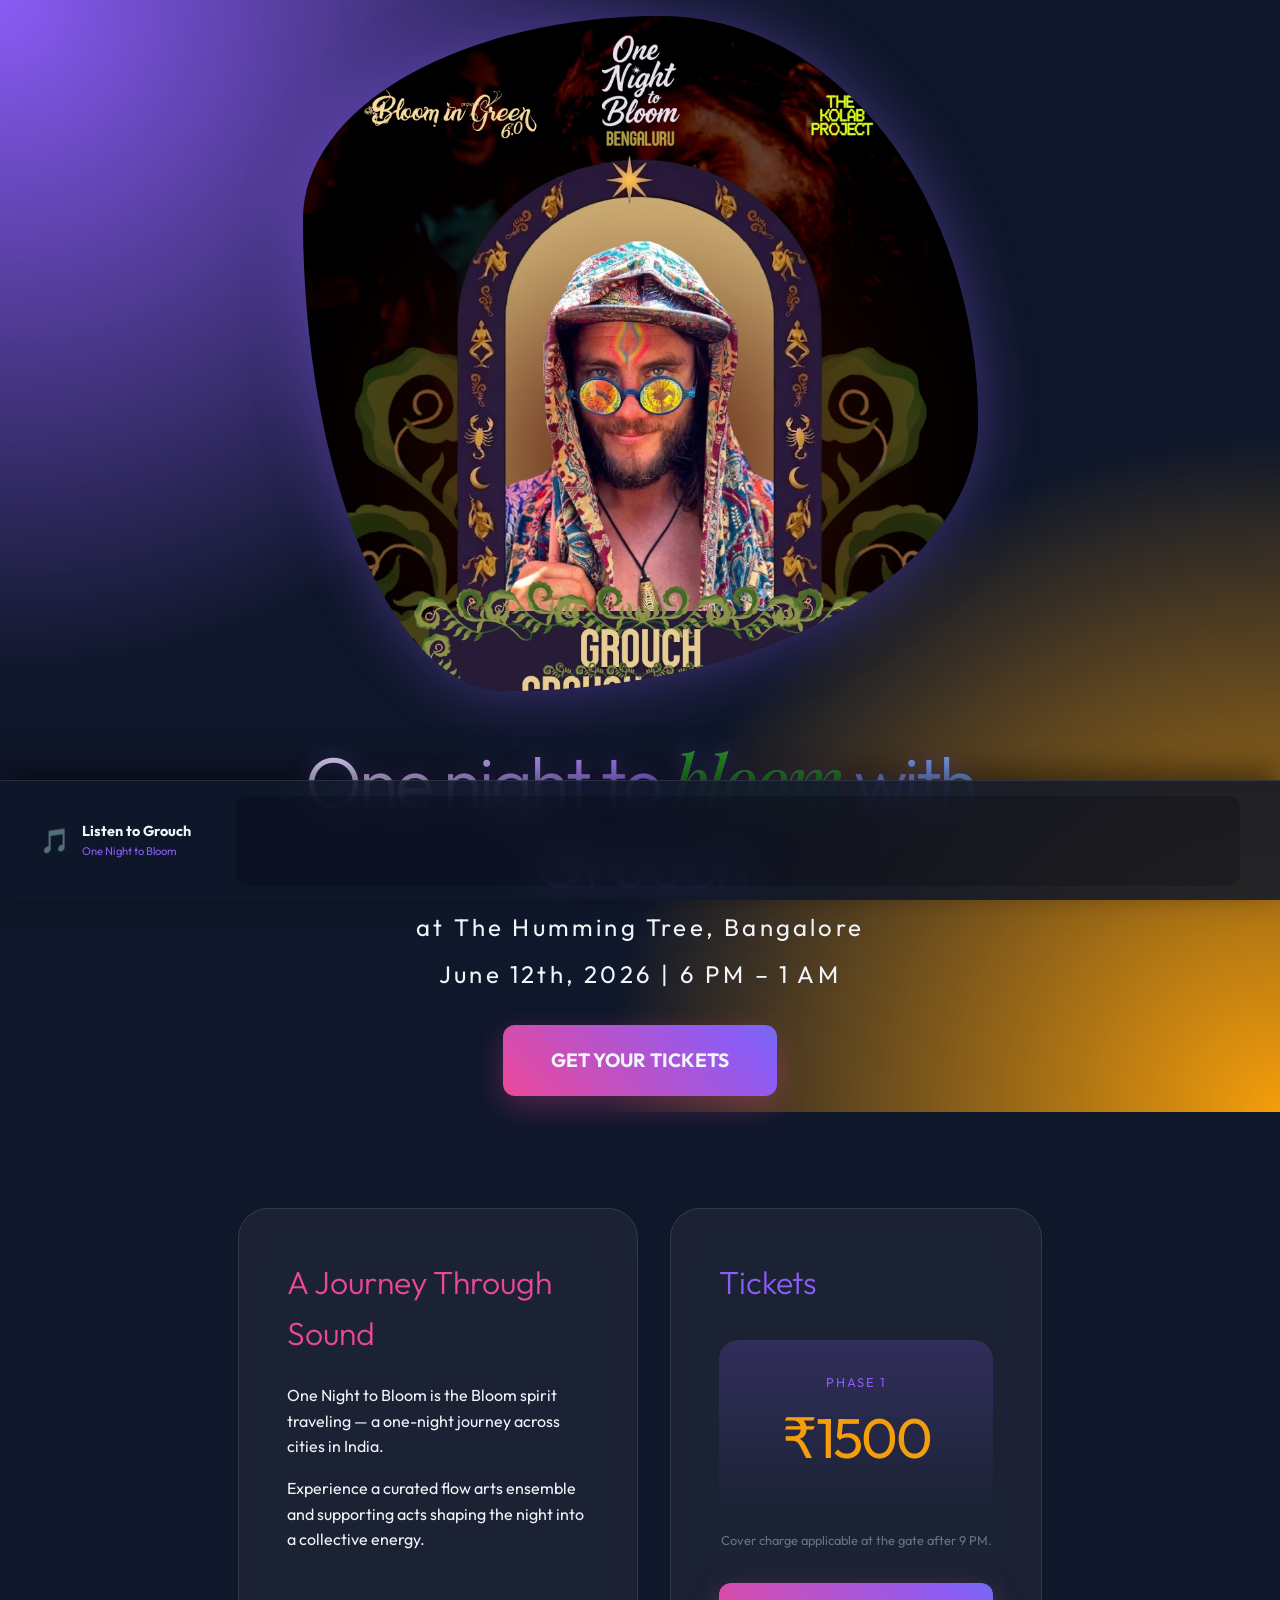
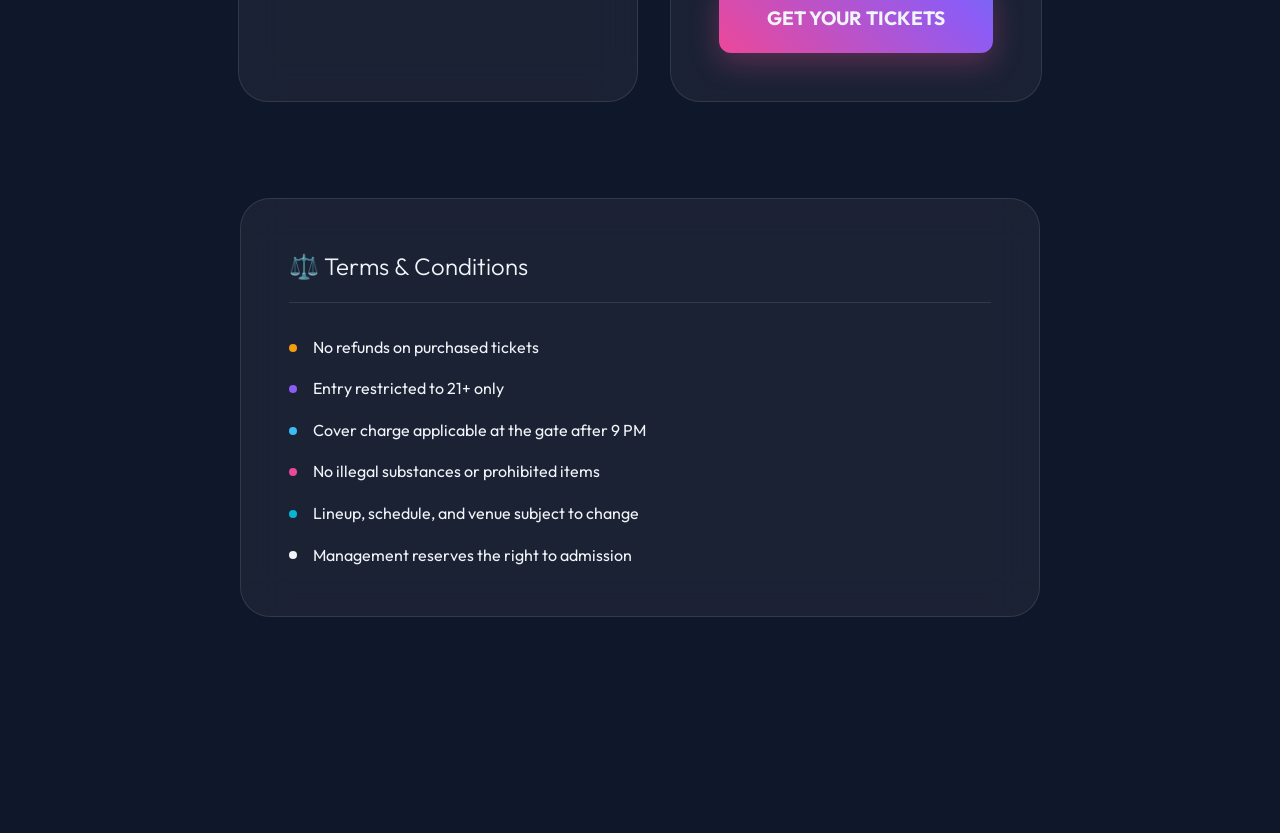
==== index.html @ 6b6203c9 "u" ====
<!DOCTYPE html>
<html lang="en">

<head>
    <meta charset="UTF-8">
    <meta name="viewport" content="width=device-width, initial-scale=1.0">
    <title>One Night to Bloom with Grouch</title>

    <!-- SEO Meta Tags -->
    <meta name="description"
        content="Experience One Night to Bloom with Grouch at The Humming Tree, Bangalore on June 12th. A curated journey of sound, flow arts, and collective energy.">
    <meta name="keywords"
        content="Grouch, Live, Bangalore, The Humming Tree, One Night to Bloom, Flow Arts, Event, Music, Bloomingreen">
    <meta name="author" content="Bloomingreen Festival">

    <!-- Favicon -->
    <link rel="icon" type="image/png" href="original/GrouchF.png">
    <link rel="apple-touch-icon" href="original/GrouchF.png">

    <!-- Open Graph / Facebook -->
    <meta property="og:type" content="website">
    <meta property="og:url" content="https://grouch.bloomingreenfestival.com/">
    <meta property="og:title" content="One Night to Bloom with Grouch">
    <meta property="og:description"
        content="A curated journey of sound and flow arts at The Humming Tree, Bangalore. June 12th.">
    <meta property="og:image" content="https://grouch.bloomingreenfestival.com/original/GrouchF.png">
    <meta property="og:image:type" content="image/png">
    <meta property="og:image:width" content="1200">
    <meta property="og:image:height" content="630">
    <meta property="og:site_name" content="Bloomingreen Festival">

    <!-- Twitter -->
    <meta property="twitter:card" content="summary_large_image">
    <meta property="twitter:url" content="https://grouch.bloomingreenfestival.com/">
    <meta property="twitter:title" content="One Night to Bloom with Grouch">
    <meta property="twitter:description"
        content="A curated journey of sound and flow arts at The Humming Tree, Bangalore. June 12th.">
    <meta property="twitter:image" content="https://grouch.bloomingreenfestival.com/original/GrouchF.png">


    <!-- Google Tag Manager -->
    <script>(function (w, d, s, l, i) {
            w[l] = w[l] || []; w[l].push({
                'gtm.start':
                    new Date().getTime(), event: 'gtm.js'
            }); var f = d.getElementsByTagName(s)[0],
                j = d.createElement(s), dl = l != 'dataLayer' ? '&l=' + l : ''; j.async = true; j.src =
                    'https://www.googletagmanager.com/gtm.js?id=' + i + dl; f.parentNode.insertBefore(j, f);
        })(window, document, 'script', 'dataLayer', 'GTM-MFDJ22CJ');</script>
    <!-- End Google Tag Manager -->

    <!-- Google Analytics 4 (via G-NKW7EP680V) -->
    <script async src="https://www.googletagmanager.com/gtag/js?id=G-NKW7EP680V"></script>
    <script>
        window.dataLayer = window.dataLayer || [];
        function gtag() { dataLayer.push(arguments); }
        gtag('js', new Date());
        gtag('config', 'G-NKW7EP680V');
    </script>
    <!-- End Google Analytics 4 -->

    <!-- Facebook Pixel Code -->
    <script>
        !function (f, b, e, v, n, t, s) {
            if (f.fbq) return; n = f.fbq = function () {
                n.callMethod ?
                    n.callMethod.apply(n, arguments) : n.queue.push(arguments)
            };
            if (!f._fbq) f._fbq = n; n.push = n; n.loaded = !0; n.version = '2.0';
            n.queue = []; t = b.createElement(e); t.async = !0;
            t.src = v; s = b.getElementsByTagName(e)[0];
            s.parentNode.insertBefore(t, s)
        }(window, document, 'script',
            'https://connect.facebook.net/en_US/fbevents.js');
        fbq('init', '2186770388231189');
        fbq('track', 'PageView');
    </script>
    <noscript>
        <img height="1" width="1" style="display:none"
            src="https://www.facebook.com/tr?id=2186770388231189&ev=PageView&noscript=1" />
    </noscript>
    <!-- End Facebook Pixel Code -->

    <!-- Tracking Configuration Data -->
    <script id="tracking-config" type="application/json">
    {
      "facebook_pixel_id": "2186770388231189",
      "google_tag_manager_id": "GTM-MFDJ22CJ",
      "google_analytics_4_id": "G-NKW7EP680V",
      "google_tag_id": "GT-TB6V8LFW"
    }
    </script>
    <link rel="stylesheet" href="index.css">
    <link rel="stylesheet" href="design3.css">
    <link
        href="https://fonts.googleapis.com/css2?family=Outfit:wght@300;400;700&family=Playfair+Display:ital,wght@1,400;1,700&display=swap"
        rel="stylesheet">
</head>

<body class="design-3" style="padding-bottom: 120px;">
    <!-- Google Tag Manager (noscript) -->
    <noscript><iframe src="https://www.googletagmanager.com/ns.html?id=GTM-MFDJ22CJ" height="0" width="0"
            style="display:none;visibility:hidden"></iframe></noscript>
    <!-- End Google Tag Manager (noscript) -->
    <header class="hero-section fade-in">
        <div class="artist-blob">
            <img src="GrouchF.avif" alt="Grouch Artist">
        </div>
        <h1 class="event-title">One night to <span>bloom</span> with <br> Grouch</h1>
        <p class="context-info" style="font-size: 1.5rem;  letter-spacing: 0.2rem; color: #f1f5f9; text-align: center;">
            at The Humming Tree, Bangalore</p>
        <p class="context-info">June 12th, 2026 | 6 PM – 1 AM</p>
        <a href="https://easebuzz.in/link/one-night-to-bloom-with-grouch" id="pay-now-3" class="btn cta-button">Get Your
            Tickets</a>
    </header>

    <main class="content-container">
        <section class="cards-container">
            <div class="glass-card fade-in">
                <h2 style="font-size: 2rem; margin-bottom: 1.5rem; color: #ec4899;">A Journey Through Sound</h2>
                <p>One Night to Bloom is the Bloom spirit traveling — a one-night journey across cities in India.</p>
                <p style="margin-top: 1rem;">Experience a curated flow arts ensemble and supporting acts shaping the
                    night into a collective energy.</p>
            </div>
            <div class="glass-card fade-in" style="animation-delay: 0.2s;">
                <h2 style="font-size: 2rem; margin-bottom: 1.5rem; color: #8b5cf6;">Tickets</h2>
                <div class="price-box">
                    <p style="font-size: 0.8rem; text-transform: uppercase; letter-spacing: 0.1rem; color: #8b5cf6;">
                        Phase 1</p>
                    <div class="price-value">₹1500</div>
                </div>
                <!-- VIP ticket option commented out - may add later
                <div class="price-box" style="margin-top: 1rem; border-color: #f59e0b;">
                    <p style="font-size: 0.8rem; text-transform: uppercase; letter-spacing: 0.1rem; color: #f59e0b;">
                        VIP Lounge</p>
                    <div class="price-value">₹1800</div>
                </div>
                -->
                <p style="font-size: 0.8rem; color: #64748b; margin-top: 1rem; text-align: center;">Cover charge
                    applicable at the gate after 9 PM.</p>
                <a href="https://easebuzz.in/link/one-night-to-bloom-with-grouch" id="pay-now-tickets"
                    class="btn cta-button"
                    style="margin-top: 2rem; width: 100%; display: block; text-align: center;">Get Your Tickets</a>
            </div>
        </section>

        <section class="glass-card fade-in" style="margin: 0 auto 6rem; max-width: 800px; width: 100%;">
            <h2
                style="font-size: 1.5rem; margin-bottom: 2rem; color: #f1f5f9; border-bottom: 1px solid rgba(255, 255, 255, 0.1); padding-bottom: 1rem;">
                ⚖️ Terms & Conditions</h2>
            <ul style="list-style: none; display: grid; gap: 1rem;">
                <li style="display: flex; align-items: center; gap: 1rem;">
                    <div style="width: 8px; height: 8px; background: #f59e0b; border-radius: 50%;"></div> No refunds on
                    purchased tickets
                </li>
                <li style="display: flex; align-items: center; gap: 1rem;">
                    <div style="width: 8px; height: 8px; background: #8b5cf6; border-radius: 50%;"></div> Entry
                    restricted to 21+ only
                </li>
                <li style="display: flex; align-items: center; gap: 1rem;">
                    <div style="width: 8px; height: 8px; background: #38bdf8; border-radius: 50%;"></div> Cover charge
                    applicable at the gate after 9 PM
                </li>
                <li style="display: flex; align-items: center; gap: 1rem;">
                    <div style="width: 8px; height: 8px; background: #ec4899; border-radius: 50%;"></div> No illegal
                    substances or prohibited items
                </li>
                <li style="display: flex; align-items: center; gap: 1rem;">
                    <div style="width: 8px; height: 8px; background: #06b6d4; border-radius: 50%;"></div> Lineup,
                    schedule, and venue subject to change
                </li>
                <li style="display: flex; align-items: center; gap: 1rem;">
                    <div style="width: 8px; height: 8px; background: #f1f5f9; border-radius: 50%;"></div> Management
                    reserves the right to admission
                </li>
            </ul>
        </section>
    </main>

    <div class="sticky-music-footer" style="
        position: fixed;
        bottom: 0;
        left: 0;
        width: 100%;
        height: 120px;
        background: rgba(15, 23, 42, 0.85);
        backdrop-filter: blur(20px);
        -webkit-backdrop-filter: blur(20px);
        border-top: 1px solid rgba(255, 255, 255, 0.1);
        z-index: 10000;
        display: flex;
        align-items: center;
        justify-content: center;
        box-shadow: 0 -10px 30px rgba(0, 0, 0, 0.5);
    ">
        <div
            style="width: 100%; max-width: 1200px; display: flex; align-items: center; justify-content: space-between; gap: 1rem;">
            <div style="display: flex; align-items: center; gap: 0.75rem; min-width: 180px;"
                class="footer-brand-hide-mobile">
                <span style="font-size: 1.5rem; animation: pulse 2s infinite;">🎵</span>
                <div>
                    <p style="font-size: 0.9rem; font-weight: bold; color: #f1f5f9; margin: 0; white-space: nowrap;">
                        Listen to Grouch</p>
                    <p style="font-size: 0.7rem; color: #8b5cf6; margin: 0; white-space: nowrap;">One Night to Bloom</p>
                </div>
            </div>
            <div
                style="flex-grow: 1; height: 90px; border-radius: 12px; overflow: hidden; background: rgba(0,0,0,0.2);">
                <iframe width="100%" height="90" scrolling="no" frameborder="no" allow="autoplay"
                    style="filter: invert(0.9) hue-rotate(180deg) contrast(1.1); border: none;"
                    src="https://w.soundcloud.com/player/?url=https%3A//api.soundcloud.com/tracks/2060410236&amp;color=%238b5cf6&amp;auto_play=false&amp;buying=false&amp;sharing=false&amp;download=false&amp;show_artwork=false&amp;show_playcount=false&amp;show_user=false&amp;single_active=true&amp;visual=false&amp;show_teaser=false&amp;hide_related=true">
                </iframe>
            </div>
        </div>
    </div>

    <style>
        @keyframes pulse {

            0%,
            100% {
                transform: scale(1);
            }

            50% {
                transform: scale(1.15);
                color: #8b5cf6;
            }
        }

        @media (max-width: 576px) {
            .footer-brand-hide-mobile {
                display: none !important;
            }
        }
    </style>

    <script src="https://w.soundcloud.com/player/api.js"></script>
    <script>
        // Reveal elements on scroll
        const obs = new IntersectionObserver((ents) => {
            ents.forEach(e => {
                if (e.isIntersecting) {
                    e.target.style.opacity = 1;
                    e.target.style.transform = 'translateY(0)';
                }
            });
        }, { threshold: 0.1 });

        document.querySelectorAll('.fade-in').forEach(el => obs.observe(el));

        // Initialize SoundCloud Widget API once loaded
        window.addEventListener('DOMContentLoaded', () => {
            const iframe = document.querySelector('iframe[src*="soundcloud"]');
            if (iframe && typeof SC !== 'undefined') {
                const widget = SC.Widget(iframe);
                widget.bind(SC.Widget.Events.READY, () => {
                    console.log('SoundCloud Player is ready!');
                });
            }
        });
    </script>
</body>

</html>
---- index.css ----
@import url('https://fonts.googleapis.com/css2?family=Space+Grotesk:wght@300;400;700&family=Outfit:wght@300;400;700&family=Syne:wght@400;700;800&family=Inter:wght@300;400;600&display=swap');

:root {
    --bg-dark: #0a0a0a;
    --bg-light: #f9f9fb;
    --primary-purple: #8b5cf6;
    --primary-indigo: #4f46e5;
    --accent-cyan: #06b6d4;
    --accent-orange: #f59e0b;
    --text-main: #e5e7eb;
    --text-muted: #9ca3af;
    --spacing-unit: 1rem;
    --container-width: 1200px;
    --transition-smooth: all 0.4s cubic-bezier(0.4, 0, 0.2, 1);
}

* {
    margin: 0;
    padding: 0;
    box-sizing: border-box;
}

body {
    font-family: 'Inter', sans-serif;
    line-height: 1.6;
    color: var(--text-main);
    background-color: var(--bg-dark);
    -webkit-font-smoothing: antialiased;
}

h1, h2, h3 {
    font-weight: 700;
}

a {
    text-decoration: none;
    color: inherit;
    transition: var(--transition-smooth);
}

button, .btn {
    cursor: pointer;
    border: none;
    outline: none;
    display: inline-block;
    transition: var(--transition-smooth);
}

.img-container {
    overflow: hidden;
}

.img-container img {
    width: 100%;
    height: 100%;
    object-fit: cover;
}

.content-container {
    width: 100%;
    max-width: var(--container-width);
    margin: 0 auto;
    padding: 0 var(--spacing-unit);
}

/* Animations */
@keyframes fadeIn {
    from { opacity: 0; transform: translateY(20px); }
    to { opacity: 1; transform: translateY(0); }
}

.fade-in {
    animation: fadeIn 0.8s ease forwards;
}
---- design3.css ----
body.design-3 {
    background-color: #0f172a;
    color: #f1f5f9;
    font-family: 'Outfit', sans-serif;
    overflow-x: hidden;
}

.design-3 .hero-section {
    position: relative;
    min-height: 100vh;
    display: flex;
    flex-direction: column;
    justify-content: center;
    align-items: center;
    padding: 1rem 2rem;
    background: radial-gradient(circle at 0% 0%, #8b5cf6 0%, transparent 40%),
        radial-gradient(circle at 100% 100%, #f59e0b 0%, transparent 40%);
}

h1,
h2,
h3,
h4 {
    font-weight: 300;
}

.design-3 .artist-blob {
    max-height: 75vh;
    width: 75vh;
    border-radius: 53% 47% 70% 30% / 30% 60% 40% 70%;
    overflow: hidden;
    margin-bottom: 0rem;
    box-shadow: 0 0 60px rgba(139, 92, 246, 0.4);
    animation: morph 8s ease-in-out infinite;
}

@keyframes morph {
    0% {
        border-radius: 53% 47% 70% 30% / 30% 60% 40% 70%;
    }

    50% {
        border-radius: 30% 70% 40% 60% / 50% 30% 70% 50%;
    }

    100% {
        border-radius: 53% 47% 70% 30% / 30% 60% 40% 70%;
    }
}

.design-3 .artist-blob img {
    width: 100%;
    height: 100%;
    object-fit: cover;
}

.design-3 .event-title {
    font-family: 'Outfit', sans-serif;
    font-size: 4.5rem;
    letter-spacing: -3px;
    text-transform: none;
    line-height: 1.1;
    /* Expanded gradient for animation */
    background: linear-gradient(45deg,
            #ffffff 0%,
            #8b5cf6 25%,
            #5cf6da 50%,
            #8b5cf6 75%,
            #ffffff 100%);
    background-size: 300% auto;
    animation: flowGradient 4s ease infinite;
    -webkit-background-clip: text;
    background-clip: text;
    color: transparent;
    margin: 3rem 0 0 0;
    filter: drop-shadow(0 0 10px rgba(139, 92, 246, 0.4));
    text-align: center;
}

@keyframes flowGradient {
    0% {
        background-position: 0% 50%;
    }

    50% {
        background-position: 100% 50%;
    }

    100% {
        background-position: 0% 50%;
    }
}

.design-3 .event-title span {
    font-family: 'Playfair Display', serif;
    text-transform: none;
    /* Changed from lowercase to none */
    font-style: italic;
    font-weight: 400;
    background: none;
    -webkit-text-fill-color: #228B22;
    /* Forest Green */
}

.design-3 .cta-button {
    /* Dynamic multi-color gradient background */
    background: linear-gradient(45deg,
            #ec4899 0%,
            #8b5cf6 33%,
            #06b6d4 66%,
            #ec4899 100%);
    background-size: 300% auto;
    color: #f1f5f9;
    /* Static font color */
    padding: 1.25rem 3rem;
    border-radius: 12px;
    font-weight: 700;
    font-size: 1.2rem;
    text-transform: uppercase;
    margin-top: 2rem;
    box-shadow: 0 10px 30px rgba(236, 72, 153, 0.3);
    animation: btnBgFlow 12s ease-in-out infinite;
    transition: all 0.3s ease;
}

@keyframes btnBgFlow {

    0%,
    100% {
        background-position: 0% 50%;
        box-shadow: 0 10px 30px rgba(236, 72, 153, 0.3);
        transform: scale(1);
    }

    50% {
        background-position: 100% 50%;
        box-shadow: 0 15px 45px rgba(236, 72, 153, 0.5);
        transform: scale(1.05);
    }
}

.design-3 .cta-button:hover {
    background: #f1f5f9;
    color: #0f172a;
    transform: translateY(-3px);
    box-shadow: 0 15px 40px rgba(236, 72, 153, 0.5);
}

.design-3 .cards-container {
    display: flex;
    flex-wrap: wrap;
    gap: 2rem;
    justify-content: center;
    padding: 6rem 2rem;
}

.design-3 .glass-card {
    background: rgba(255, 255, 255, 0.05);
    backdrop-filter: blur(20px);
    border: 1px solid rgba(255, 255, 255, 0.1);
    padding: 3rem;
    border-radius: 30px;
    max-width: 400px;
}

.design-3 .price-box {
    text-align: center;
    padding: 2rem;
    background: linear-gradient(180deg, rgba(139, 92, 246, 0.2) 0%, transparent 100%);
    border-radius: 20px;
    margin-top: 2rem;
}

.design-3 .price-value {
    font-family: 'Outfit', sans-serif;
    font-size: 3.5rem;
    color: #f59e0b;
    letter-spacing: -2px;
}

.design-3 .footer-text {
    padding: 4rem;
    text-align: center;
    opacity: 0.5;
    font-size: 0.8rem;
    letter-spacing: 0.2rem;
}

/* Mobile Responsiveness */
@media (max-width: 768px) {
    .design-3 .hero-section {
        padding: 1rem 1rem;
        min-height: auto;
    }

    .design-3 .artist-blob {
        width: 90vw;
        height: 70vh;
        margin-bottom: 0;
    }

    .design-3 .event-title {
        font-size: 2.2rem;
        letter-spacing: -1px;
        line-height: 1.1;
        text-align: center;
    }

    .design-3 .hero-section p {
        font-size: 1.4rem !important;
        letter-spacing: 0.1rem !important;
    }

    .design-3 .hero-section h5 {
        letter-spacing: 0.2rem !important;
        font-size: 0.8rem !important;
    }

    .design-3 .cta-button {
        padding: 1rem 2rem;
        font-size: 1rem;
        width: 100%;
        max-width: 300px;
        text-align: center;
    }

    .design-3 .cards-container {
        padding: 3rem 1rem;
        gap: 1.5rem;
    }

    .design-3 .glass-card {
        padding: 2rem;
        border-radius: 20px;
    }

    .design-3 .price-value {
        font-size: 2.5rem;
    }

    .design-3 .footer-text {
        padding: 3rem 1rem;
        font-size: 0.7rem;
    }
}

/* Context Info Animation */
.context-info {
    font-size: 1.5rem;
    letter-spacing: 0.2rem;
    text-align: center;
    color: #f1f5f9;
    animation: colorPulse 6s ease-in-out infinite;
    margin-top: 0.5rem;
}

@keyframes colorPulse {

    0%,
    100% {
        color: #f1f5f9;
        text-shadow: 0 0 0px transparent;
    }

    50% {
        color: #8b5cf6;
        /* Soft purple match */
        text-shadow: 0 0 15px rgba(139, 92, 246, 0.4);
    }
}
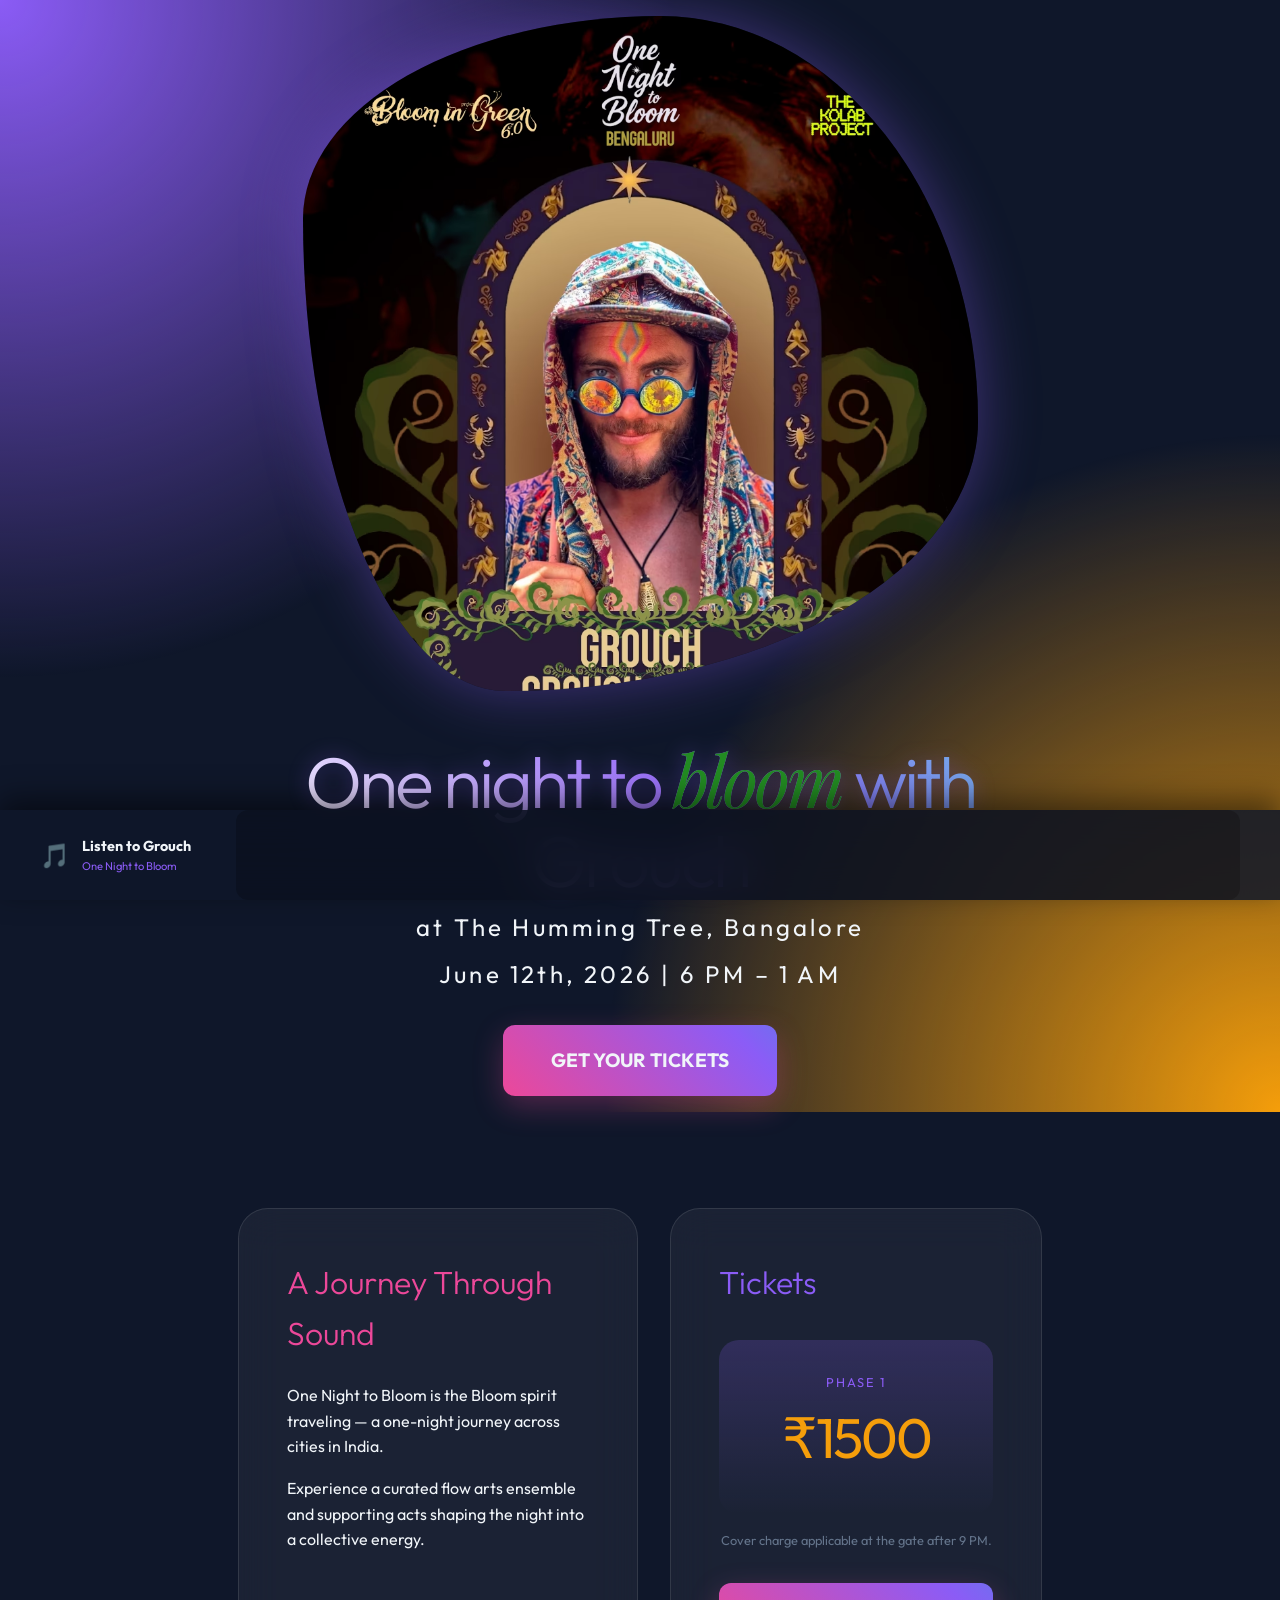
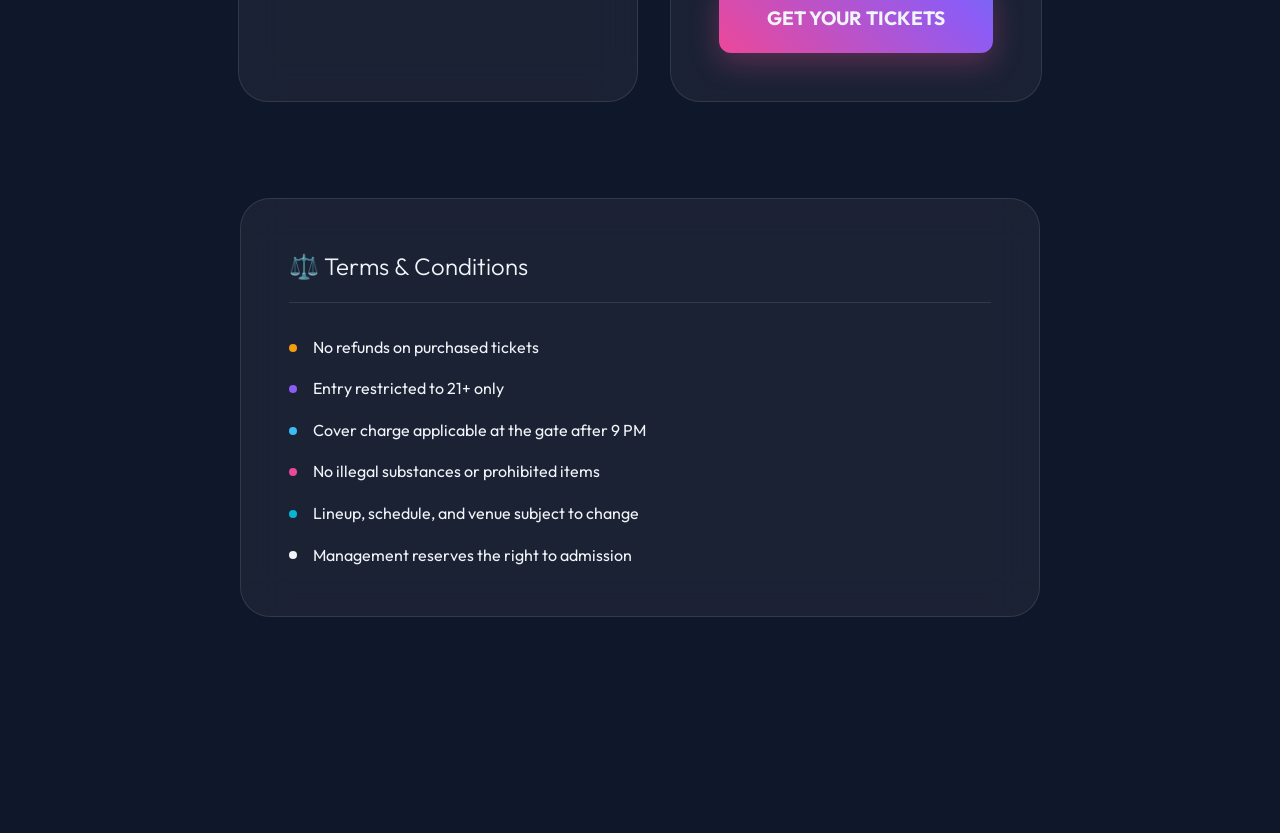
==== commit 0dac84e6: "u" ====
--- a/index.html
+++ b/index.html
@@ -182,11 +182,9 @@
         bottom: 0;
         left: 0;
         width: 100%;
-        height: 120px;
         background: rgba(15, 23, 42, 0.85);
         backdrop-filter: blur(20px);
         -webkit-backdrop-filter: blur(20px);
-        border-top: 1px solid rgba(255, 255, 255, 0.1);
         z-index: 10000;
         display: flex;
         align-items: center;
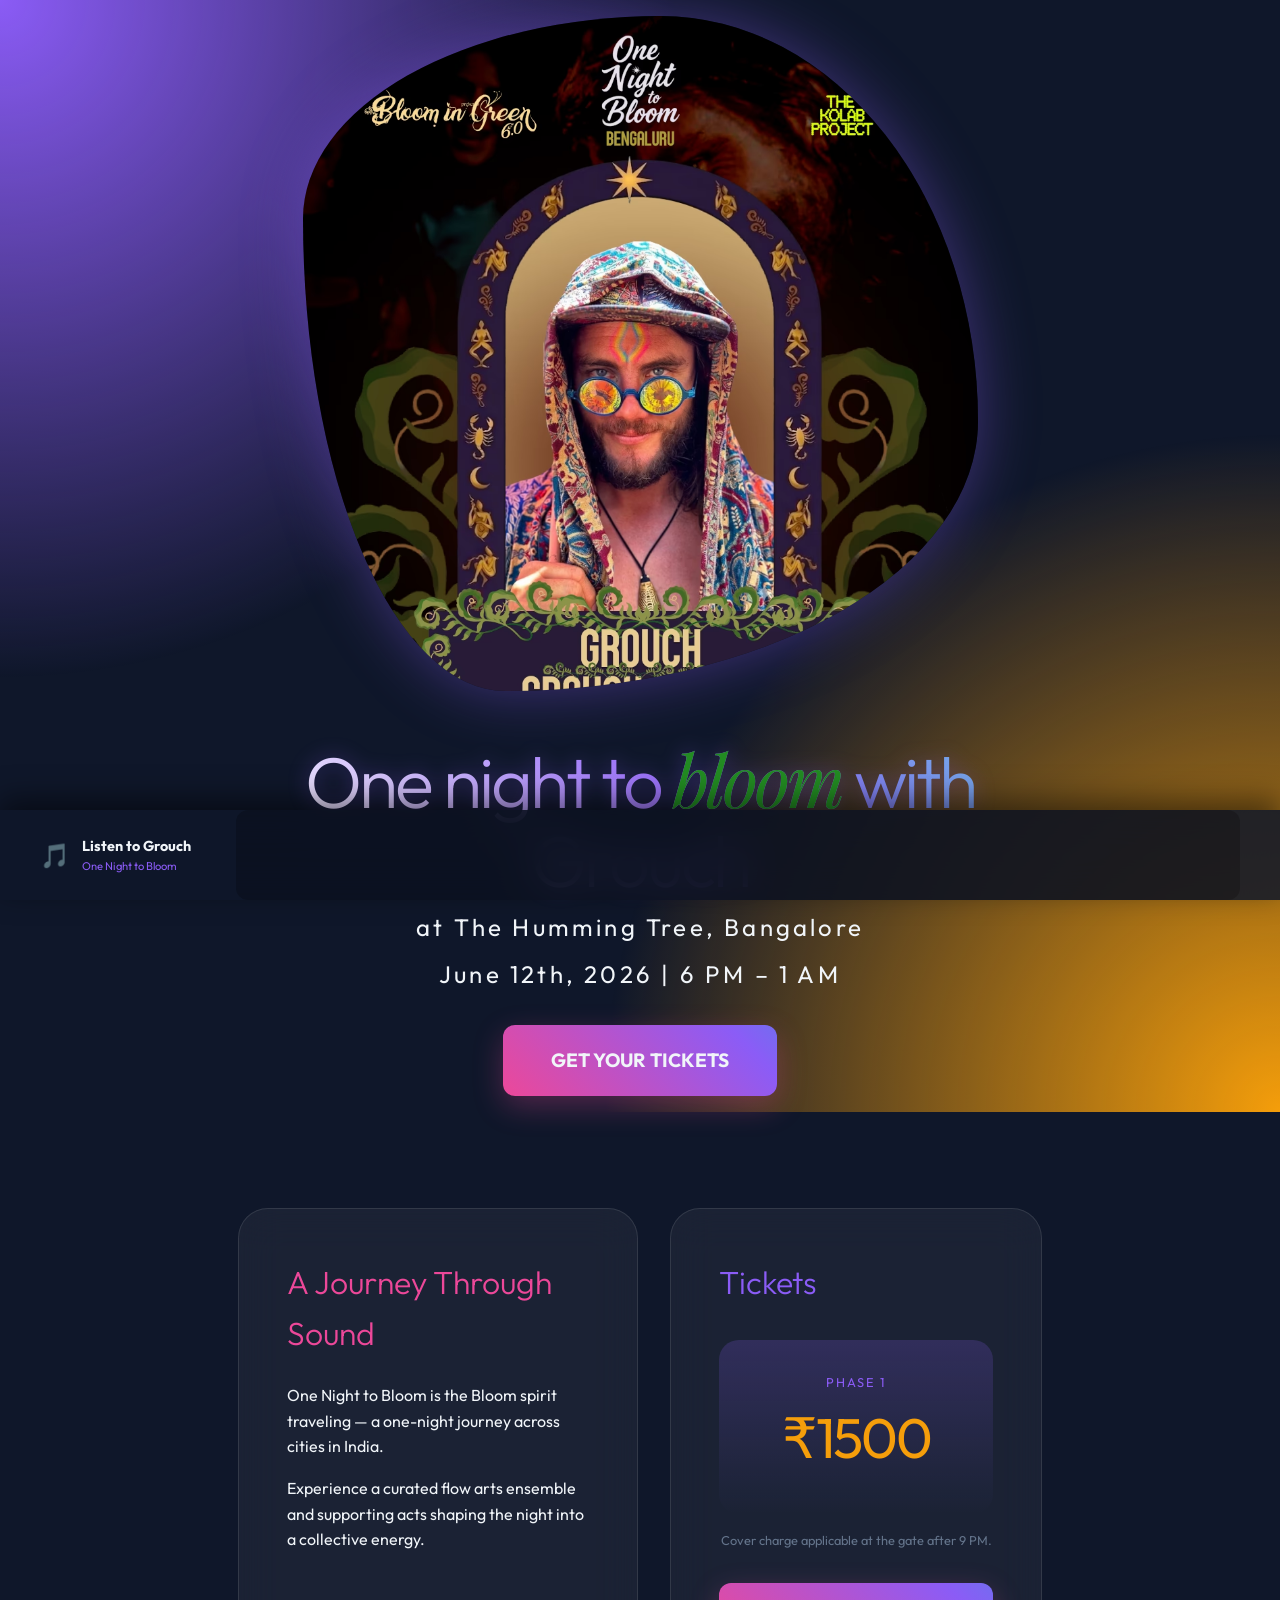
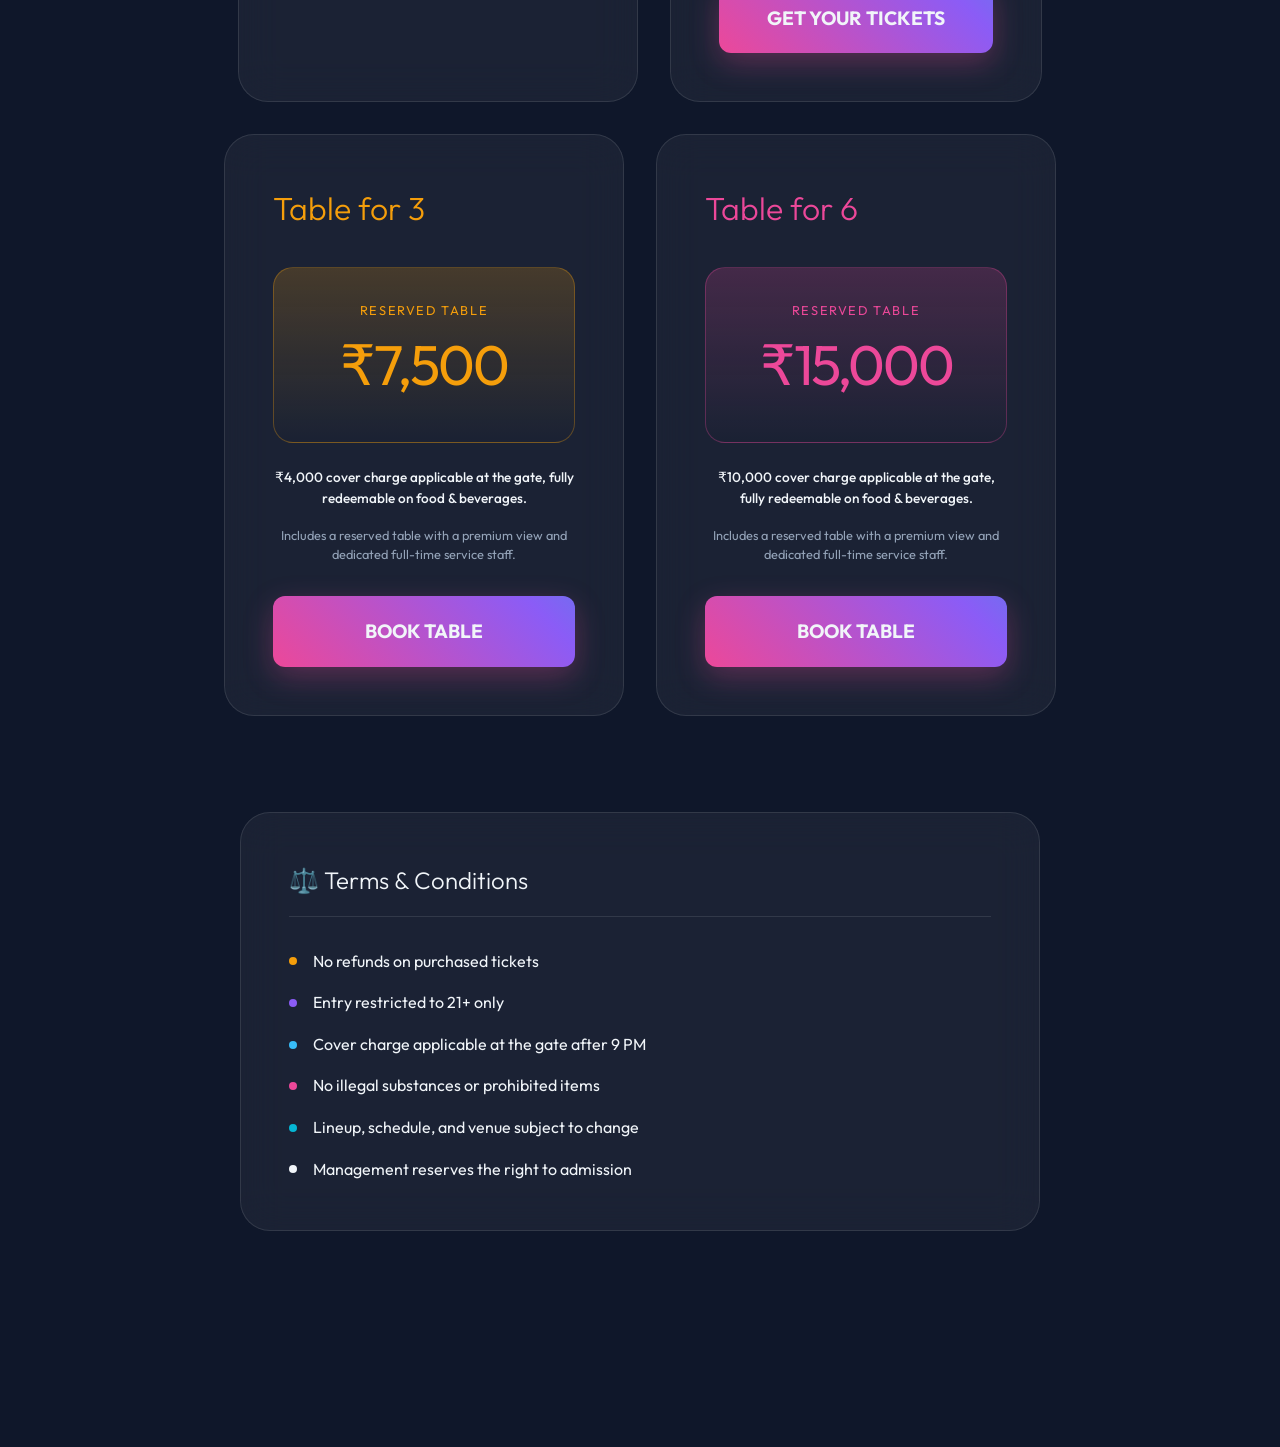
==== commit 524aecad: "u" ====
--- a/index.html
+++ b/index.html
@@ -141,6 +141,40 @@
                 <a href="https://easebuzz.in/link/one-night-to-bloom-with-grouch" id="pay-now-tickets"
                     class="btn cta-button"
                     style="margin-top: 2rem; width: 100%; display: block; text-align: center;">Get Your Tickets</a>
+            </div>
+            <div class="glass-card fade-in" style="animation-delay: 0.4s;">
+                <h2 style="font-size: 2rem; margin-bottom: 1.5rem; color: #f59e0b;">Table for 3</h2>
+                <div class="price-box" style="background: linear-gradient(180deg, rgba(245, 158, 11, 0.2) 0%, transparent 100%); border: 1px solid rgba(245, 158, 11, 0.3);">
+                    <p style="font-size: 0.8rem; text-transform: uppercase; letter-spacing: 0.1rem; color: #f59e0b;">
+                        Reserved Table</p>
+                    <div class="price-value" style="color: #f59e0b;">₹7,500</div>
+                </div>
+                <p style="font-size: 0.85rem; color: #f1f5f9; margin-top: 1.5rem; text-align: center; font-weight: 500;">
+                    ₹4,000 cover charge applicable at the gate, fully redeemable on food & beverages.
+                </p>
+                <p style="font-size: 0.8rem; color: #94a3b8; margin-top: 1rem; text-align: center; line-height: 1.5;">
+                    Includes a reserved table with a premium view and dedicated full-time service staff.
+                </p>
+                <a href="https://easebuzz.in/link/one-night-to-bloom-with-grouch" id="pay-now-table-3"
+                    class="btn cta-button"
+                    style="margin-top: 2rem; width: 100%; display: block; text-align: center;">Book Table</a>
+            </div>
+            <div class="glass-card fade-in" style="animation-delay: 0.6s;">
+                <h2 style="font-size: 2rem; margin-bottom: 1.5rem; color: #ec4899;">Table for 6</h2>
+                <div class="price-box" style="background: linear-gradient(180deg, rgba(236, 72, 153, 0.2) 0%, transparent 100%); border: 1px solid rgba(236, 72, 153, 0.3);">
+                    <p style="font-size: 0.8rem; text-transform: uppercase; letter-spacing: 0.1rem; color: #ec4899;">
+                        Reserved Table</p>
+                    <div class="price-value" style="color: #ec4899;">₹15,000</div>
+                </div>
+                <p style="font-size: 0.85rem; color: #f1f5f9; margin-top: 1.5rem; text-align: center; font-weight: 500;">
+                    ₹10,000 cover charge applicable at the gate, fully redeemable on food & beverages.
+                </p>
+                <p style="font-size: 0.8rem; color: #94a3b8; margin-top: 1rem; text-align: center; line-height: 1.5;">
+                    Includes a reserved table with a premium view and dedicated full-time service staff.
+                </p>
+                <a href="https://easebuzz.in/link/one-night-to-bloom-with-grouch" id="pay-now-table-6"
+                    class="btn cta-button"
+                    style="margin-top: 2rem; width: 100%; display: block; text-align: center;">Book Table</a>
             </div>
         </section>
 
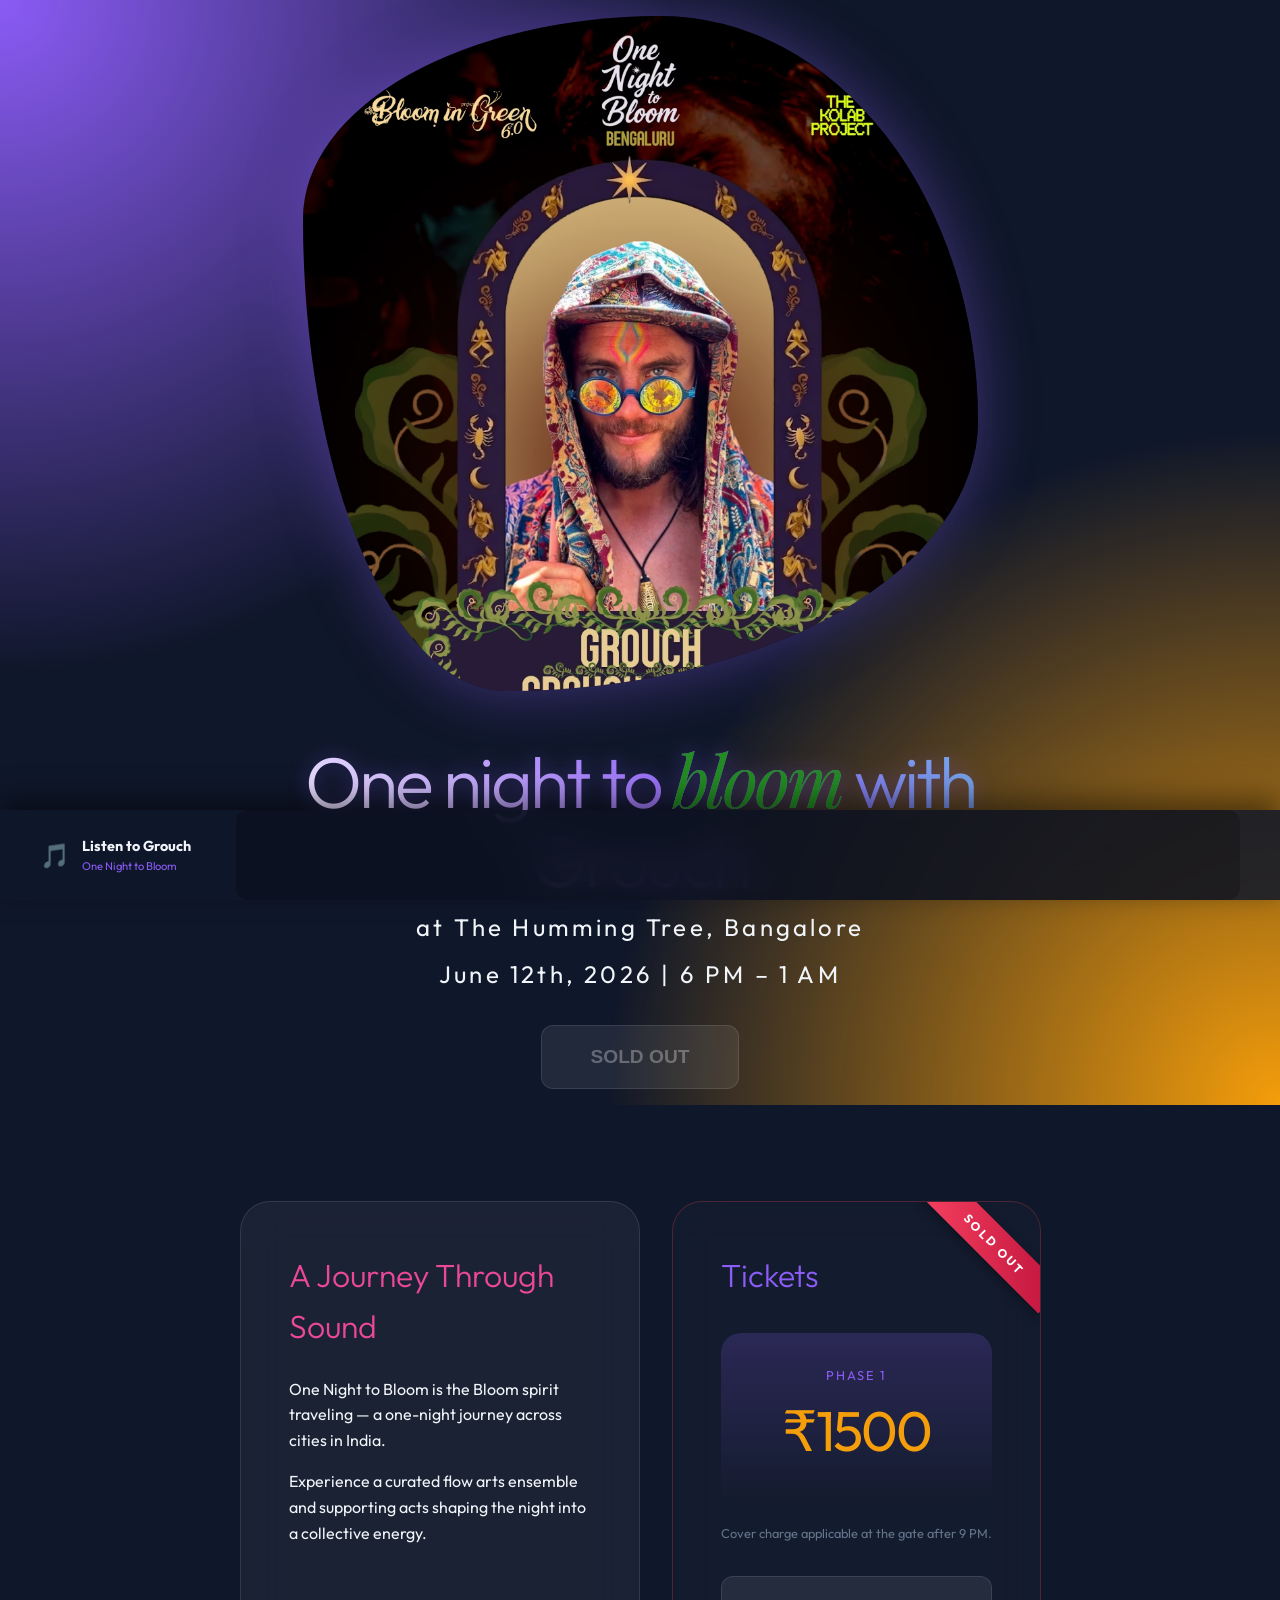
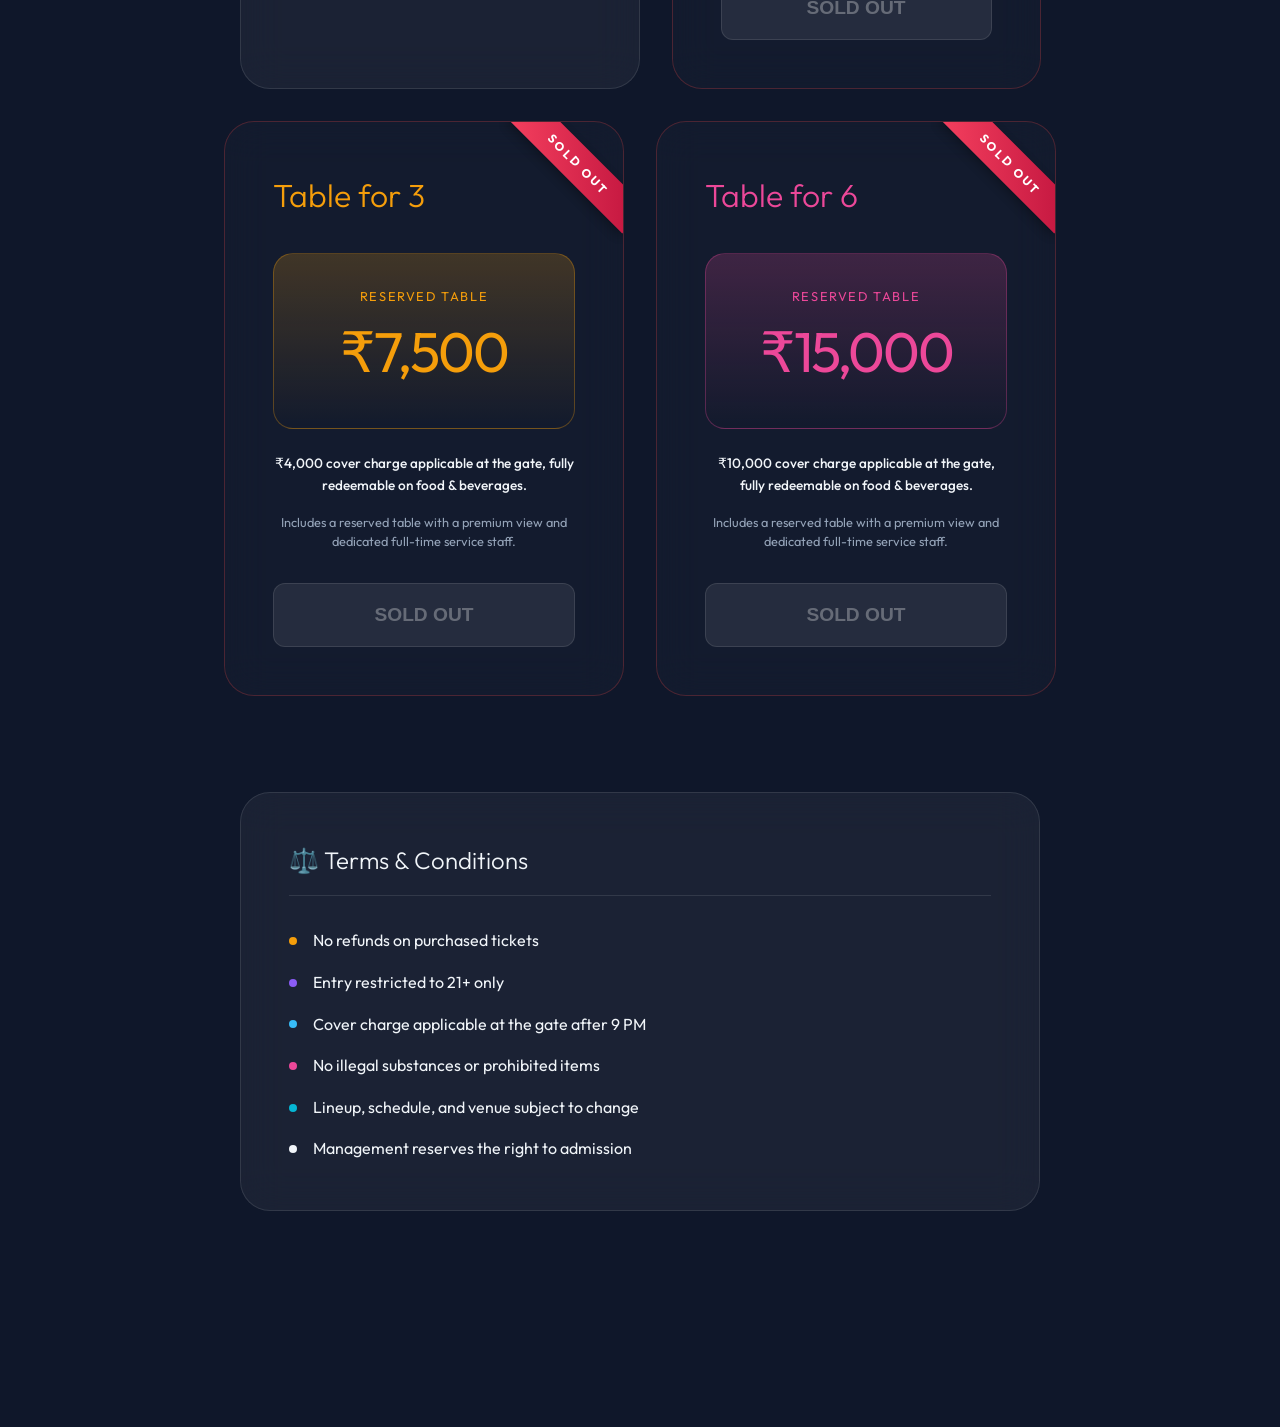
==== commit 5886cd77: "u" ====
--- a/index.html
+++ b/index.html
@@ -14,8 +14,8 @@
     <meta name="author" content="Bloomingreen Festival">
 
     <!-- Favicon -->
-    <link rel="icon" type="image/png" href="original/GrouchF.png">
-    <link rel="apple-touch-icon" href="original/GrouchF.png">
+    <link rel="icon" type="image/png" href="GrouchF.png">
+    <link rel="apple-touch-icon" href="GrouchF.png">
 
     <!-- Open Graph / Facebook -->
     <meta property="og:type" content="website">
@@ -23,7 +23,7 @@
     <meta property="og:title" content="One Night to Bloom with Grouch">
     <meta property="og:description"
         content="A curated journey of sound and flow arts at The Humming Tree, Bangalore. June 12th.">
-    <meta property="og:image" content="https://grouch.bloomingreenfestival.com/original/GrouchF.png">
+    <meta property="og:image" content="https://grouch.bloomingreenfestival.com/GrouchF.png">
     <meta property="og:image:type" content="image/png">
     <meta property="og:image:width" content="1200">
     <meta property="og:image:height" content="630">
@@ -35,7 +35,7 @@
     <meta property="twitter:title" content="One Night to Bloom with Grouch">
     <meta property="twitter:description"
         content="A curated journey of sound and flow arts at The Humming Tree, Bangalore. June 12th.">
-    <meta property="twitter:image" content="https://grouch.bloomingreenfestival.com/original/GrouchF.png">
+    <meta property="twitter:image" content="https://grouch.bloomingreenfestival.com/GrouchF.png">
 
 
     <!-- Google Tag Manager -->
@@ -110,8 +110,7 @@
         <p class="context-info" style="font-size: 1.5rem;  letter-spacing: 0.2rem; color: #f1f5f9; text-align: center;">
             at The Humming Tree, Bangalore</p>
         <p class="context-info">June 12th, 2026 | 6 PM – 1 AM</p>
-        <a href="https://easebuzz.in/link/one-night-to-bloom-with-grouch" id="pay-now-3" class="btn cta-button">Get Your
-            Tickets</a>
+        <button id="pay-now-3" class="btn cta-button sold-out-btn" disabled>Sold Out</button>
     </header>
 
     <main class="content-container">
@@ -122,7 +121,7 @@
                 <p style="margin-top: 1rem;">Experience a curated flow arts ensemble and supporting acts shaping the
                     night into a collective energy.</p>
             </div>
-            <div class="glass-card fade-in" style="animation-delay: 0.2s;">
+            <div class="glass-card fade-in sold-out" style="animation-delay: 0.2s;">
                 <h2 style="font-size: 2rem; margin-bottom: 1.5rem; color: #8b5cf6;">Tickets</h2>
                 <div class="price-box">
                     <p style="font-size: 0.8rem; text-transform: uppercase; letter-spacing: 0.1rem; color: #8b5cf6;">
@@ -138,11 +137,11 @@
                 -->
                 <p style="font-size: 0.8rem; color: #64748b; margin-top: 1rem; text-align: center;">Cover charge
                     applicable at the gate after 9 PM.</p>
-                <a href="https://easebuzz.in/link/one-night-to-bloom-with-grouch" id="pay-now-tickets"
-                    class="btn cta-button"
-                    style="margin-top: 2rem; width: 100%; display: block; text-align: center;">Get Your Tickets</a>
-            </div>
-            <div class="glass-card fade-in" style="animation-delay: 0.4s;">
+                <button id="pay-now-tickets" disabled
+                    class="btn cta-button sold-out-btn"
+                    style="margin-top: 2rem; width: 100%; display: block; text-align: center;">Sold Out</button>
+            </div>
+            <div class="glass-card fade-in sold-out" style="animation-delay: 0.4s;">
                 <h2 style="font-size: 2rem; margin-bottom: 1.5rem; color: #f59e0b;">Table for 3</h2>
                 <div class="price-box" style="background: linear-gradient(180deg, rgba(245, 158, 11, 0.2) 0%, transparent 100%); border: 1px solid rgba(245, 158, 11, 0.3);">
                     <p style="font-size: 0.8rem; text-transform: uppercase; letter-spacing: 0.1rem; color: #f59e0b;">
@@ -155,11 +154,11 @@
                 <p style="font-size: 0.8rem; color: #94a3b8; margin-top: 1rem; text-align: center; line-height: 1.5;">
                     Includes a reserved table with a premium view and dedicated full-time service staff.
                 </p>
-                <a href="https://easebuzz.in/link/one-night-to-bloom-with-grouch" id="pay-now-table-3"
-                    class="btn cta-button"
-                    style="margin-top: 2rem; width: 100%; display: block; text-align: center;">Book Table</a>
-            </div>
-            <div class="glass-card fade-in" style="animation-delay: 0.6s;">
+                <button id="pay-now-table-3" disabled
+                    class="btn cta-button sold-out-btn"
+                    style="margin-top: 2rem; width: 100%; display: block; text-align: center;">Sold Out</button>
+            </div>
+            <div class="glass-card fade-in sold-out" style="animation-delay: 0.6s;">
                 <h2 style="font-size: 2rem; margin-bottom: 1.5rem; color: #ec4899;">Table for 6</h2>
                 <div class="price-box" style="background: linear-gradient(180deg, rgba(236, 72, 153, 0.2) 0%, transparent 100%); border: 1px solid rgba(236, 72, 153, 0.3);">
                     <p style="font-size: 0.8rem; text-transform: uppercase; letter-spacing: 0.1rem; color: #ec4899;">
@@ -172,9 +171,9 @@
                 <p style="font-size: 0.8rem; color: #94a3b8; margin-top: 1rem; text-align: center; line-height: 1.5;">
                     Includes a reserved table with a premium view and dedicated full-time service staff.
                 </p>
-                <a href="https://easebuzz.in/link/one-night-to-bloom-with-grouch" id="pay-now-table-6"
-                    class="btn cta-button"
-                    style="margin-top: 2rem; width: 100%; display: block; text-align: center;">Book Table</a>
+                <button id="pay-now-table-6" disabled
+                    class="btn cta-button sold-out-btn"
+                    style="margin-top: 2rem; width: 100%; display: block; text-align: center;">Sold Out</button>
             </div>
         </section>
 
--- a/design3.css
+++ b/design3.css
@@ -163,6 +163,43 @@
     max-width: 400px;
 }
 
+.design-3 .glass-card.sold-out {
+    position: relative;
+    overflow: hidden;
+    opacity: 0.65;
+    border-color: rgba(239, 68, 68, 0.25);
+    background: rgba(255, 255, 255, 0.02);
+    transition: all 0.3s ease;
+}
+
+.design-3 .glass-card.sold-out::before {
+    content: "SOLD OUT";
+    position: absolute;
+    top: 25px;
+    right: -35px;
+    background: linear-gradient(45deg, #f43f5e 0%, #be123c 100%);
+    color: #ffffff;
+    font-size: 0.75rem;
+    font-weight: 700;
+    letter-spacing: 0.15rem;
+    padding: 0.5rem 2.5rem;
+    transform: rotate(45deg);
+    box-shadow: 0 4px 10px rgba(0, 0, 0, 0.3);
+    z-index: 10;
+}
+
+.design-3 .sold-out-btn {
+    background: rgba(255, 255, 255, 0.08) !important;
+    color: rgba(255, 255, 255, 0.3) !important;
+    border: 1px solid rgba(255, 255, 255, 0.1) !important;
+    box-shadow: none !important;
+    animation: none !important;
+    cursor: not-allowed;
+    pointer-events: none;
+    text-transform: uppercase;
+}
+
+
 .design-3 .price-box {
     text-align: center;
     padding: 2rem;
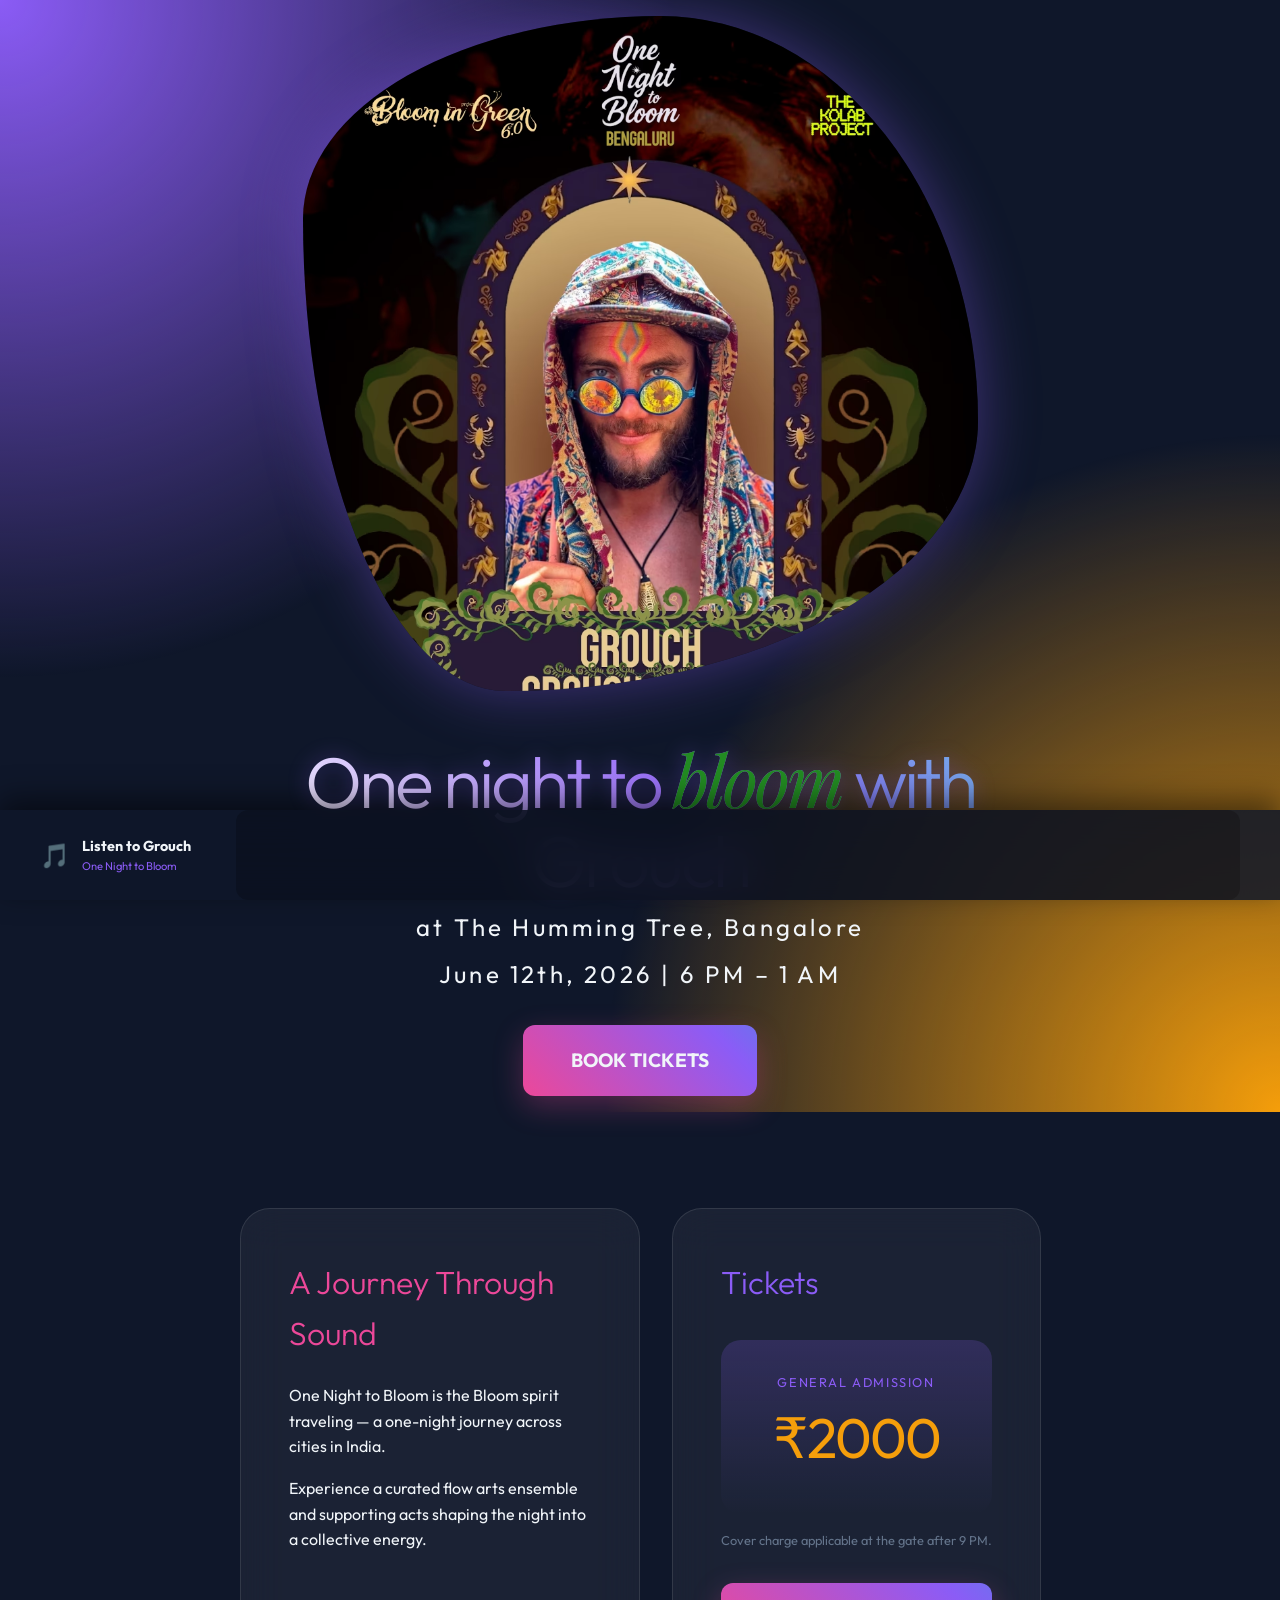
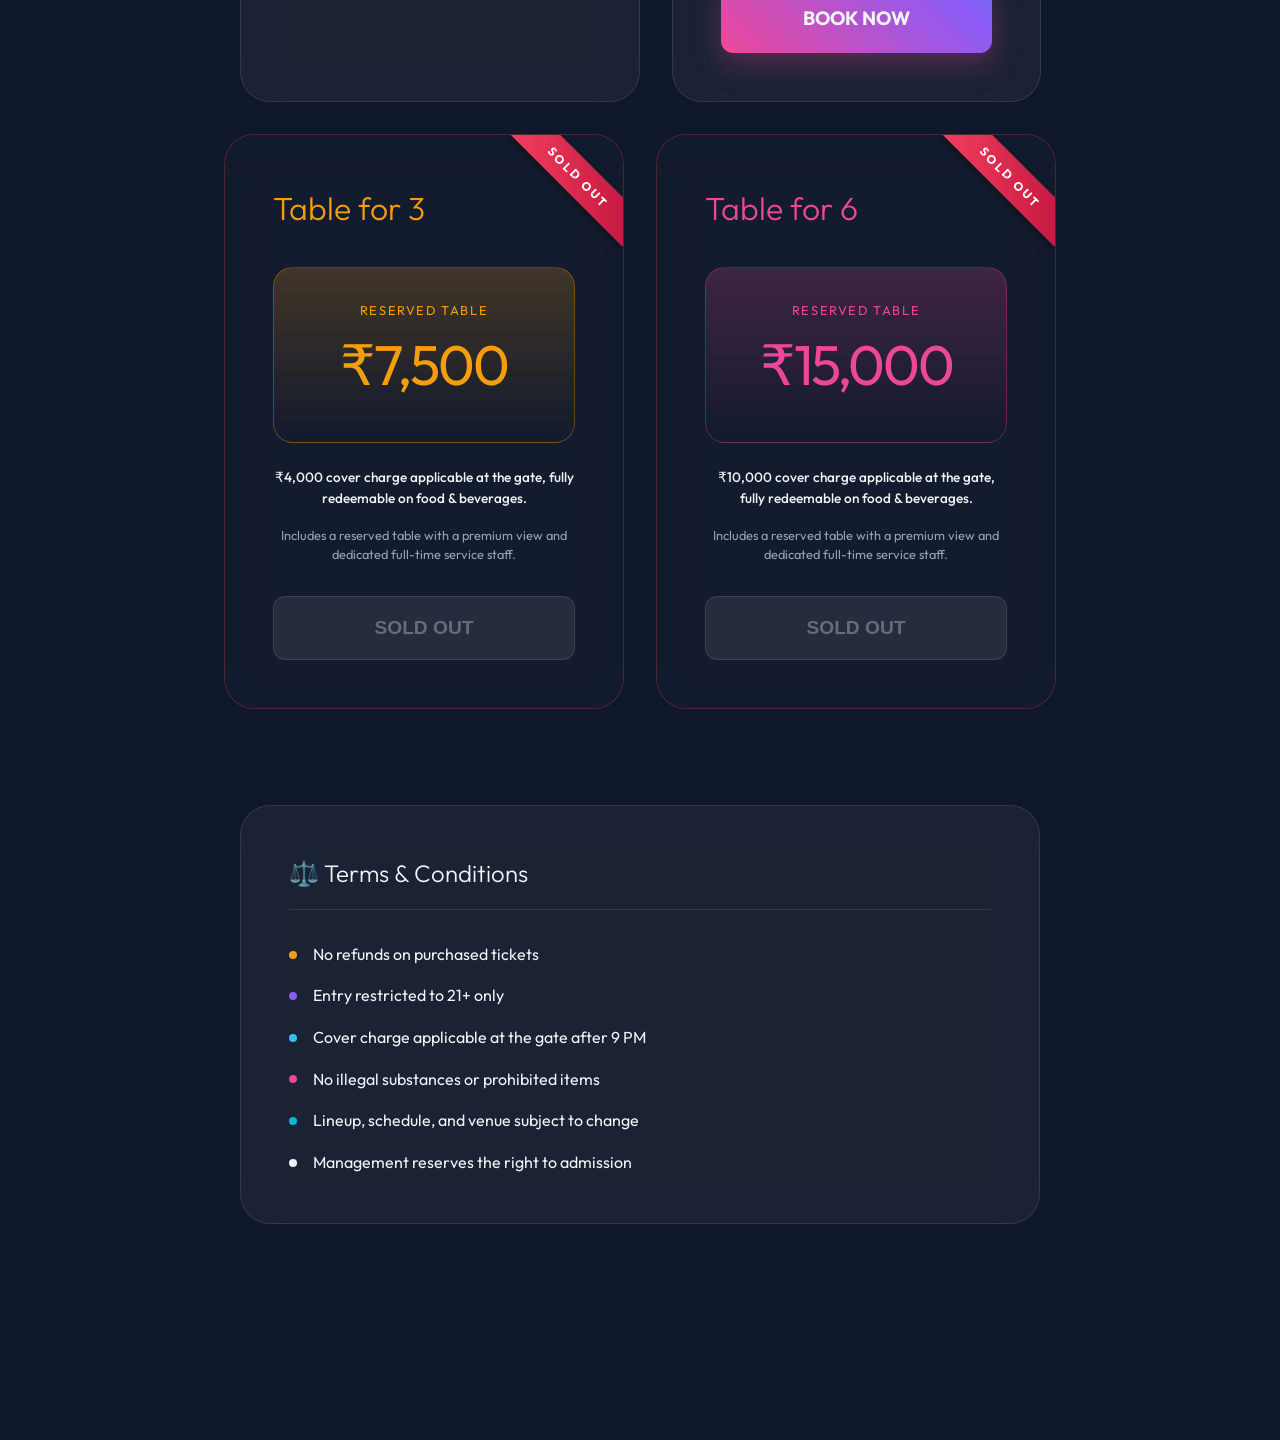
==== commit 99081878: "u" ====
--- a/index.html
+++ b/index.html
@@ -110,7 +110,7 @@
         <p class="context-info" style="font-size: 1.5rem;  letter-spacing: 0.2rem; color: #f1f5f9; text-align: center;">
             at The Humming Tree, Bangalore</p>
         <p class="context-info">June 12th, 2026 | 6 PM – 1 AM</p>
-        <button id="pay-now-3" class="btn cta-button sold-out-btn" disabled>Sold Out</button>
+        <a href="https://easebuzz.in/link/one-night-to-bloom-with-grouch" id="pay-now-3" class="btn cta-button">Book Tickets</a>
     </header>
 
     <main class="content-container">
@@ -121,12 +121,12 @@
                 <p style="margin-top: 1rem;">Experience a curated flow arts ensemble and supporting acts shaping the
                     night into a collective energy.</p>
             </div>
-            <div class="glass-card fade-in sold-out" style="animation-delay: 0.2s;">
+            <div class="glass-card fade-in" style="animation-delay: 0.2s;">
                 <h2 style="font-size: 2rem; margin-bottom: 1.5rem; color: #8b5cf6;">Tickets</h2>
                 <div class="price-box">
                     <p style="font-size: 0.8rem; text-transform: uppercase; letter-spacing: 0.1rem; color: #8b5cf6;">
-                        Phase 1</p>
-                    <div class="price-value">₹1500</div>
+                        General Admission</p>
+                    <div class="price-value">₹2000</div>
                 </div>
                 <!-- VIP ticket option commented out - may add later
                 <div class="price-box" style="margin-top: 1rem; border-color: #f59e0b;">
@@ -137,9 +137,9 @@
                 -->
                 <p style="font-size: 0.8rem; color: #64748b; margin-top: 1rem; text-align: center;">Cover charge
                     applicable at the gate after 9 PM.</p>
-                <button id="pay-now-tickets" disabled
-                    class="btn cta-button sold-out-btn"
-                    style="margin-top: 2rem; width: 100%; display: block; text-align: center;">Sold Out</button>
+                <a href="https://easebuzz.in/link/one-night-to-bloom-with-grouch" id="pay-now-tickets"
+                    class="btn cta-button"
+                    style="margin-top: 2rem; width: 100%; display: block; text-align: center;">Book Now</a>
             </div>
             <div class="glass-card fade-in sold-out" style="animation-delay: 0.4s;">
                 <h2 style="font-size: 2rem; margin-bottom: 1.5rem; color: #f59e0b;">Table for 3</h2>
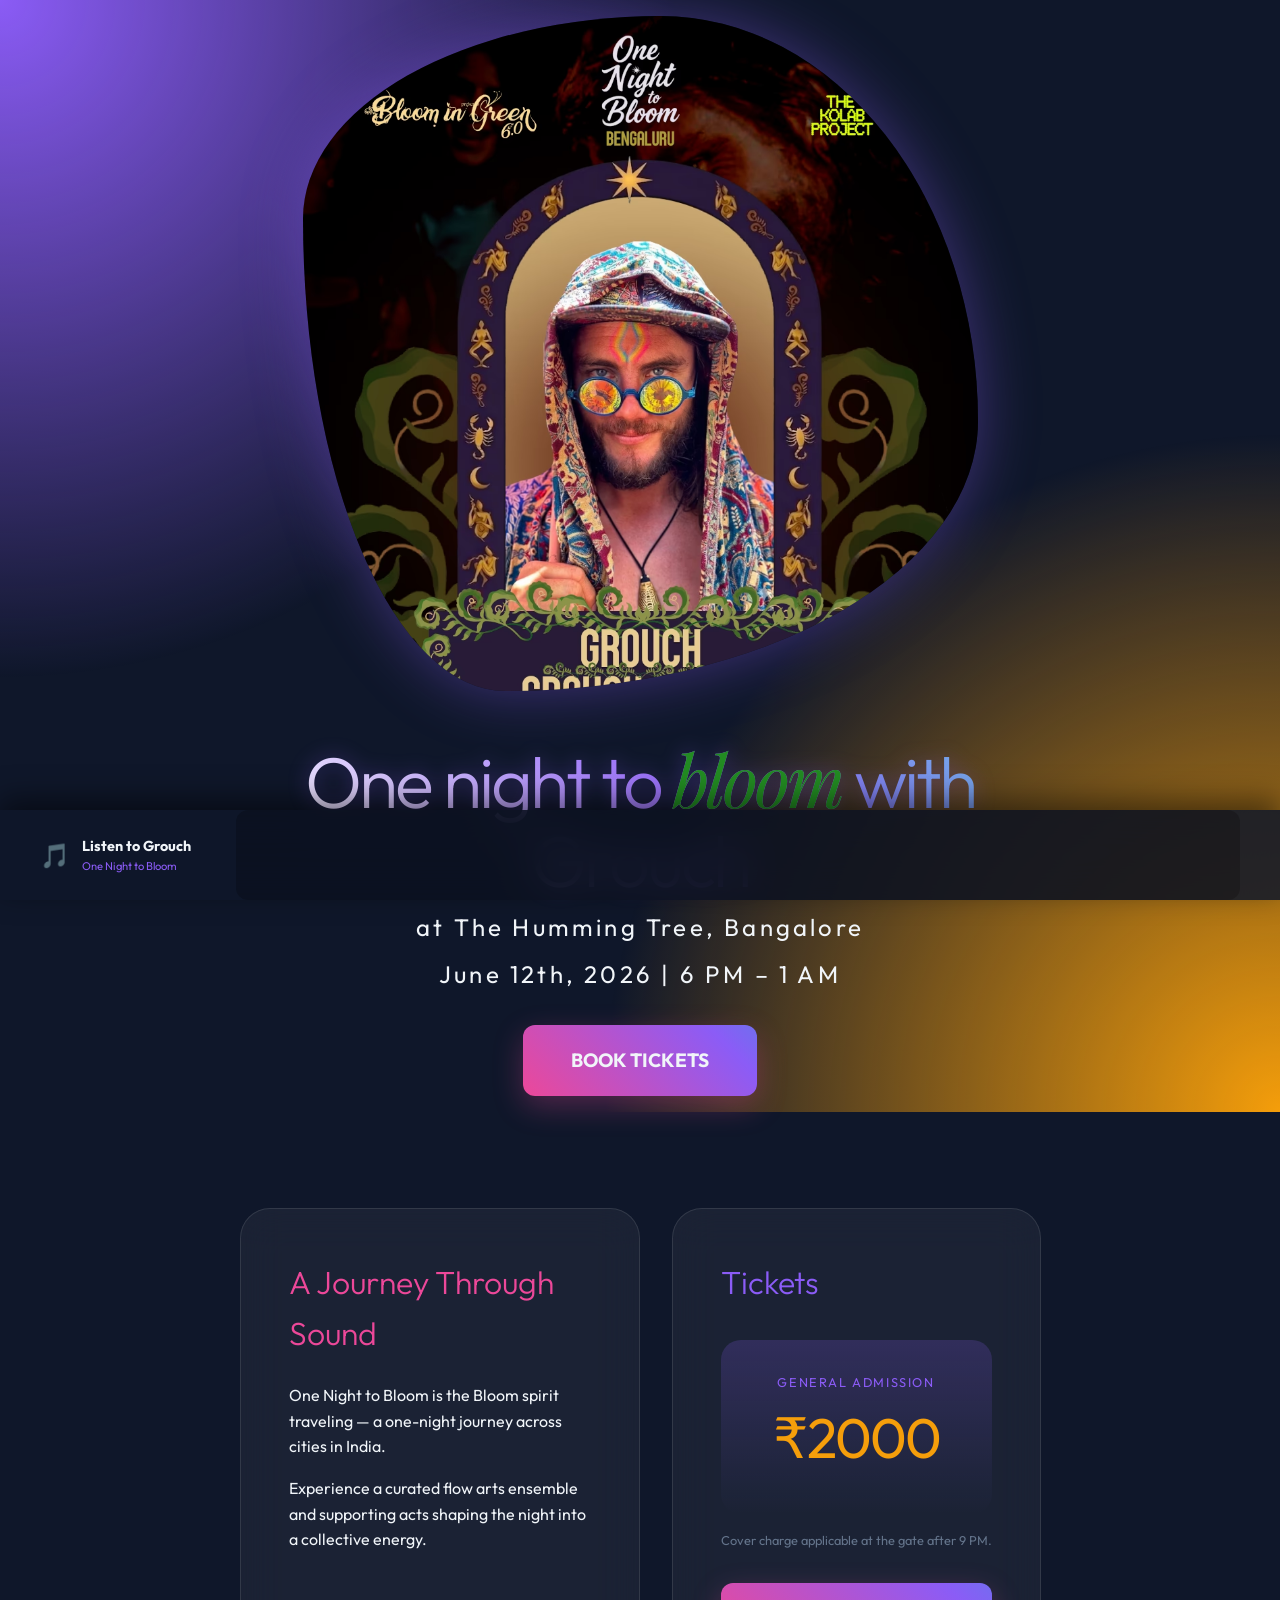
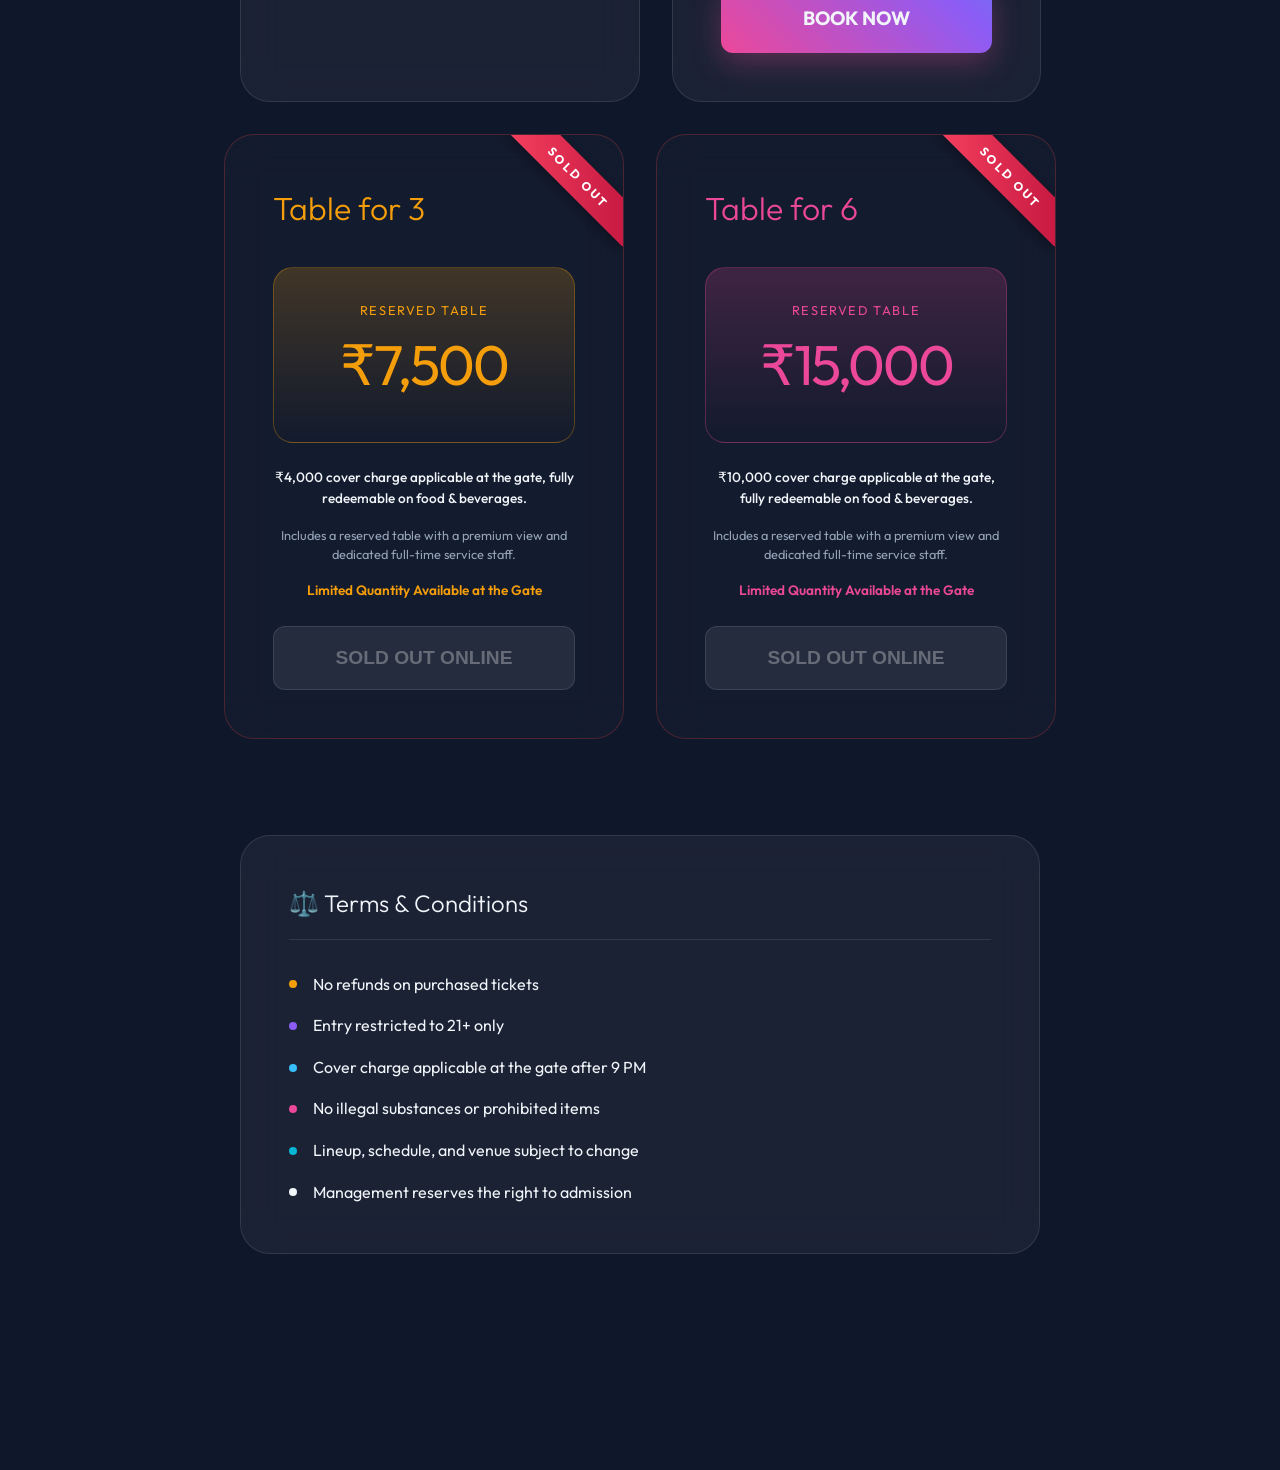
==== commit 479ad08f: "u" ====
--- a/index.html
+++ b/index.html
@@ -154,9 +154,12 @@
                 <p style="font-size: 0.8rem; color: #94a3b8; margin-top: 1rem; text-align: center; line-height: 1.5;">
                     Includes a reserved table with a premium view and dedicated full-time service staff.
                 </p>
+                <p style="font-size: 0.85rem; color: #f59e0b; margin-top: 1rem; text-align: center; font-weight: 600;">
+                    Limited Quantity Available at the Gate
+                </p>
                 <button id="pay-now-table-3" disabled
                     class="btn cta-button sold-out-btn"
-                    style="margin-top: 2rem; width: 100%; display: block; text-align: center;">Sold Out</button>
+                    style="margin-top: 1.5rem; width: 100%; display: block; text-align: center;">Sold Out Online</button>
             </div>
             <div class="glass-card fade-in sold-out" style="animation-delay: 0.6s;">
                 <h2 style="font-size: 2rem; margin-bottom: 1.5rem; color: #ec4899;">Table for 6</h2>
@@ -171,9 +174,12 @@
                 <p style="font-size: 0.8rem; color: #94a3b8; margin-top: 1rem; text-align: center; line-height: 1.5;">
                     Includes a reserved table with a premium view and dedicated full-time service staff.
                 </p>
+                <p style="font-size: 0.85rem; color: #ec4899; margin-top: 1rem; text-align: center; font-weight: 600;">
+                    Limited Quantity Available at the Gate
+                </p>
                 <button id="pay-now-table-6" disabled
                     class="btn cta-button sold-out-btn"
-                    style="margin-top: 2rem; width: 100%; display: block; text-align: center;">Sold Out</button>
+                    style="margin-top: 1.5rem; width: 100%; display: block; text-align: center;">Sold Out Online</button>
             </div>
         </section>
 
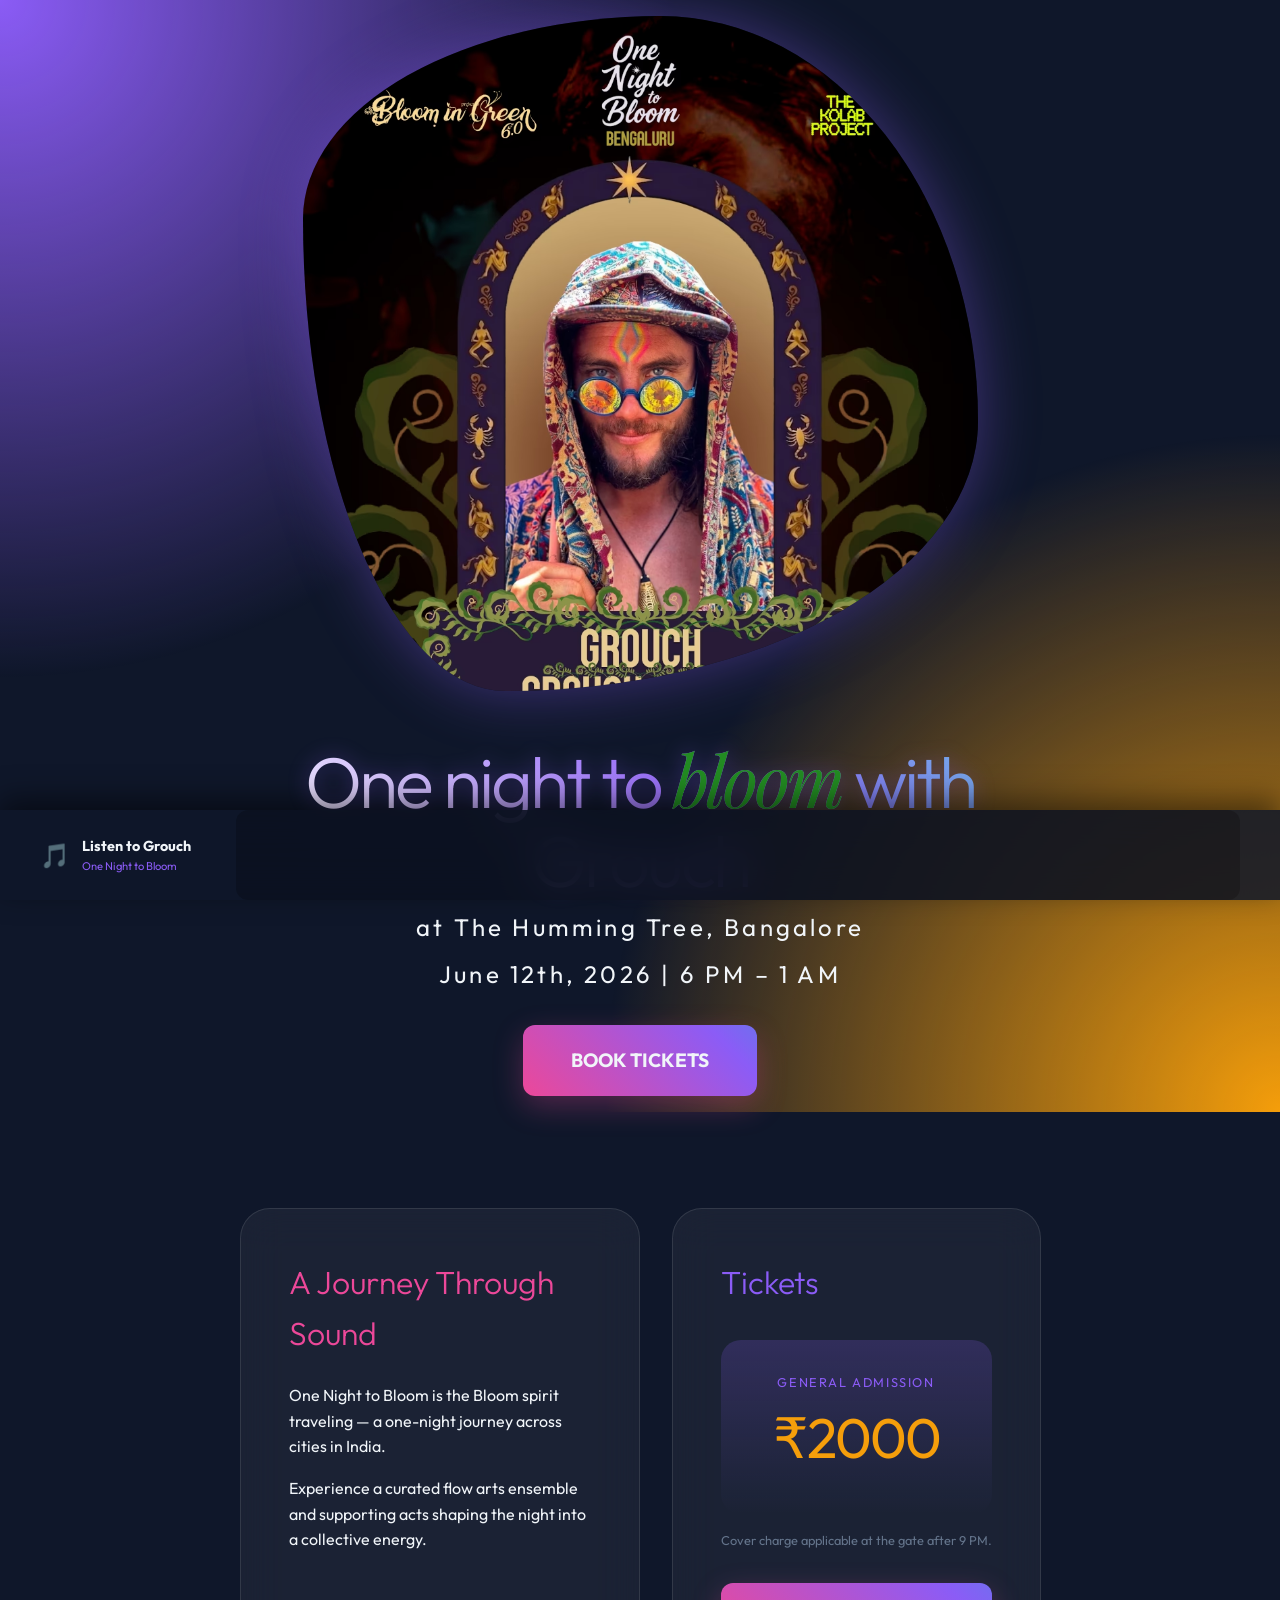
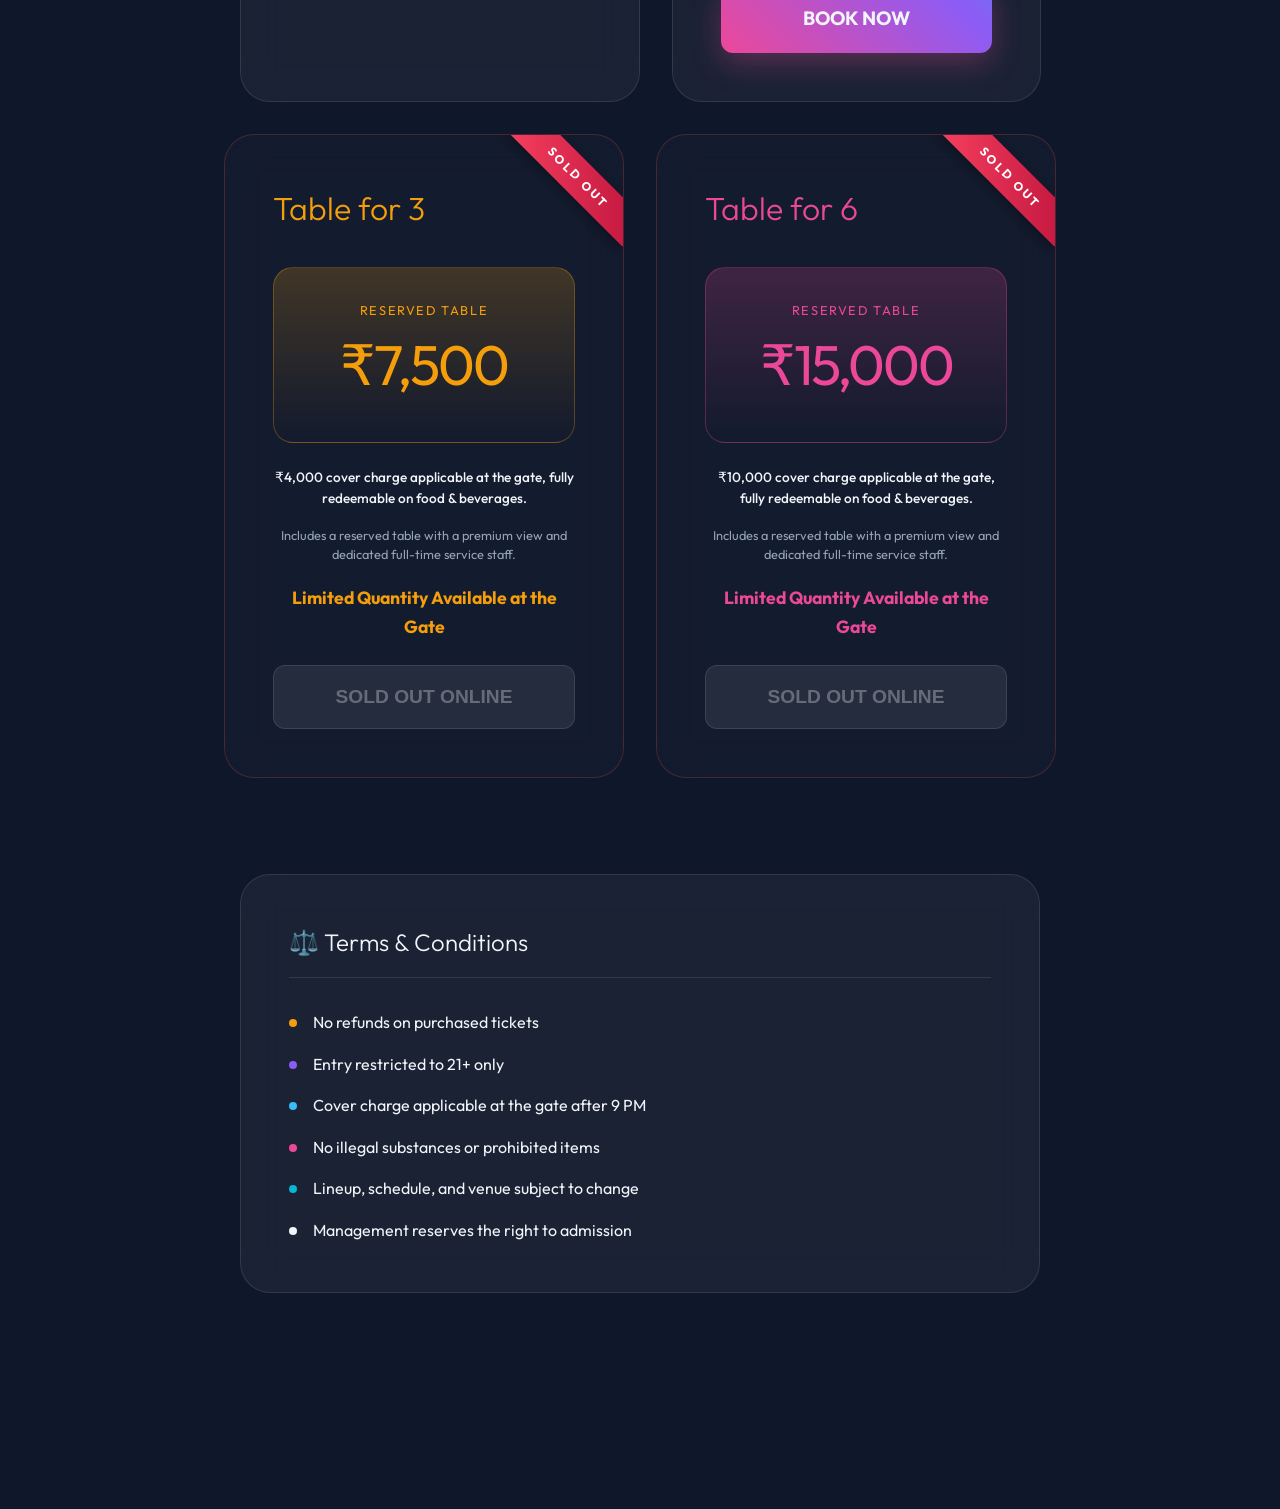
==== commit b9735dd7: "style: increase font size of gate availability notice on tables" ====
--- a/index.html
+++ b/index.html
@@ -154,7 +154,7 @@
                 <p style="font-size: 0.8rem; color: #94a3b8; margin-top: 1rem; text-align: center; line-height: 1.5;">
                     Includes a reserved table with a premium view and dedicated full-time service staff.
                 </p>
-                <p style="font-size: 0.85rem; color: #f59e0b; margin-top: 1rem; text-align: center; font-weight: 600;">
+                <p style="font-size: 1.1rem; color: #f59e0b; margin-top: 1.25rem; text-align: center; font-weight: 700;">
                     Limited Quantity Available at the Gate
                 </p>
                 <button id="pay-now-table-3" disabled
@@ -174,7 +174,7 @@
                 <p style="font-size: 0.8rem; color: #94a3b8; margin-top: 1rem; text-align: center; line-height: 1.5;">
                     Includes a reserved table with a premium view and dedicated full-time service staff.
                 </p>
-                <p style="font-size: 0.85rem; color: #ec4899; margin-top: 1rem; text-align: center; font-weight: 600;">
+                <p style="font-size: 1.1rem; color: #ec4899; margin-top: 1.25rem; text-align: center; font-weight: 700;">
                     Limited Quantity Available at the Gate
                 </p>
                 <button id="pay-now-table-6" disabled
